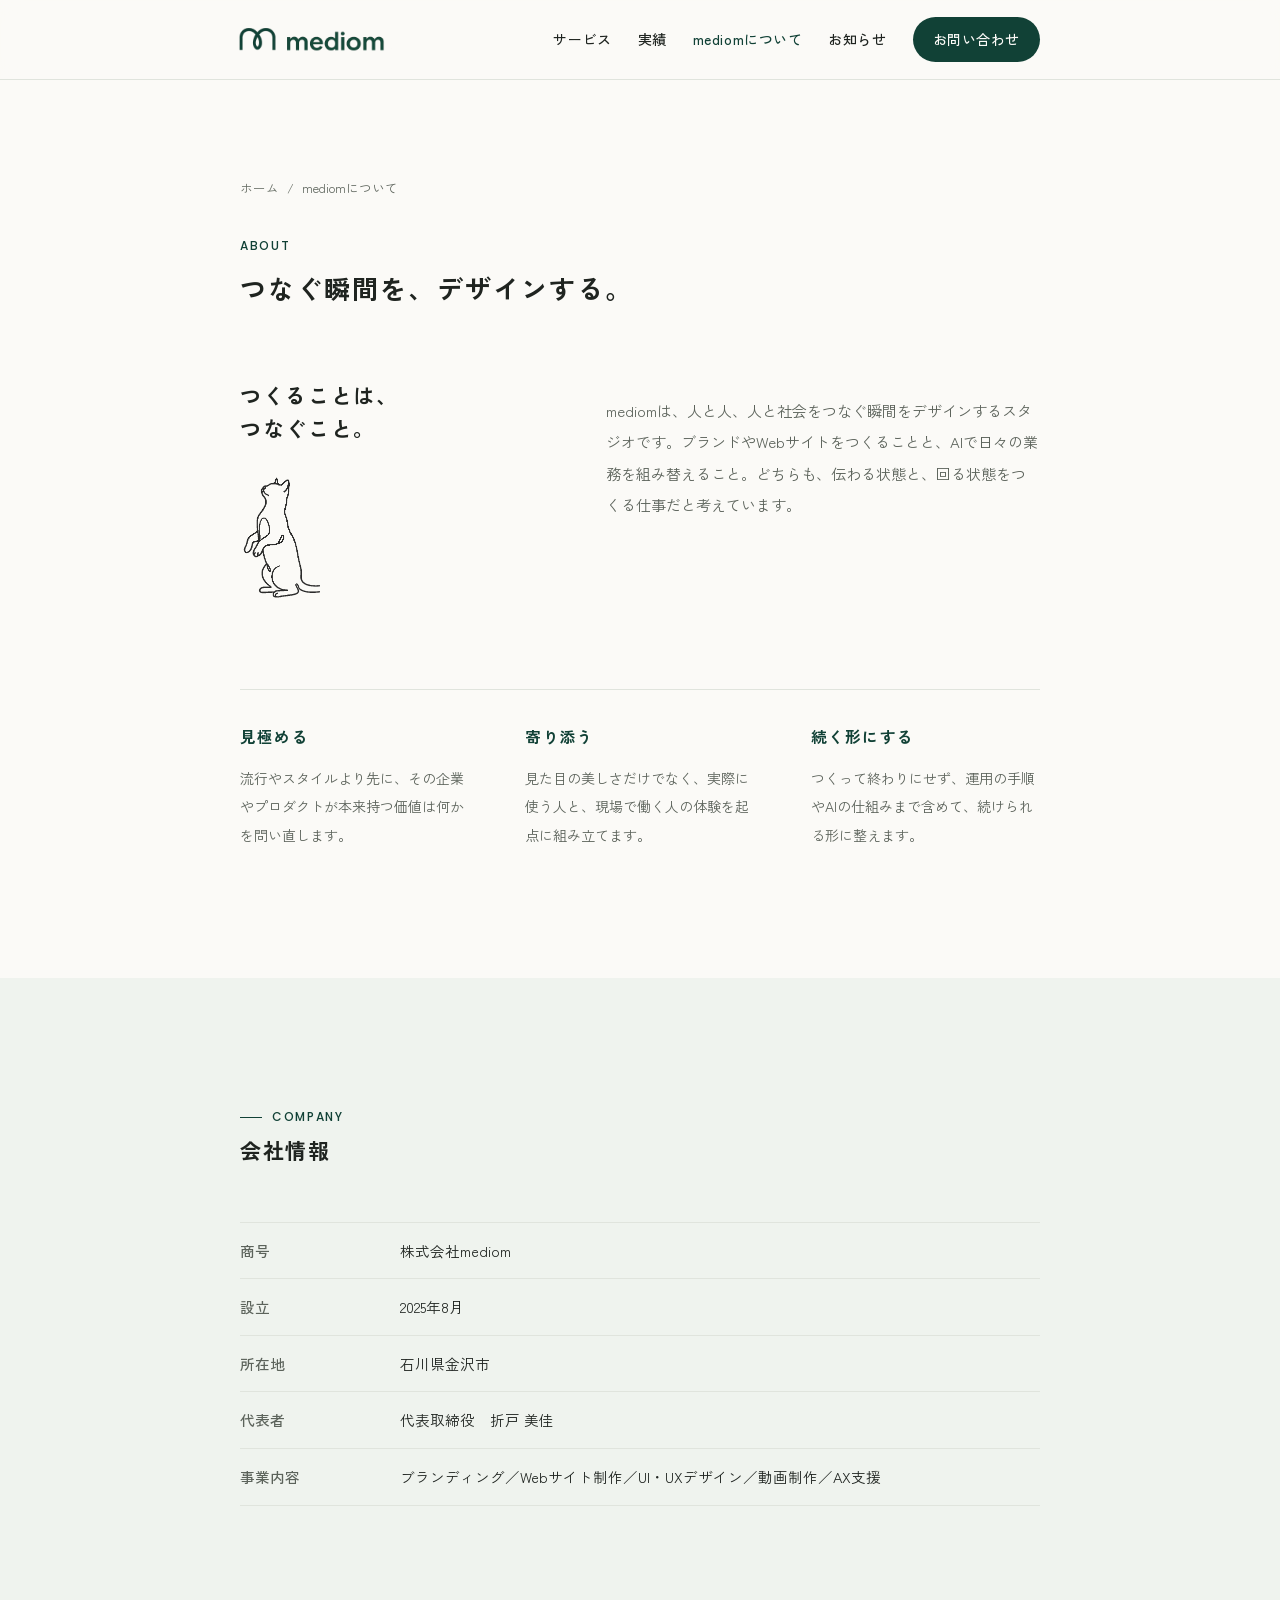
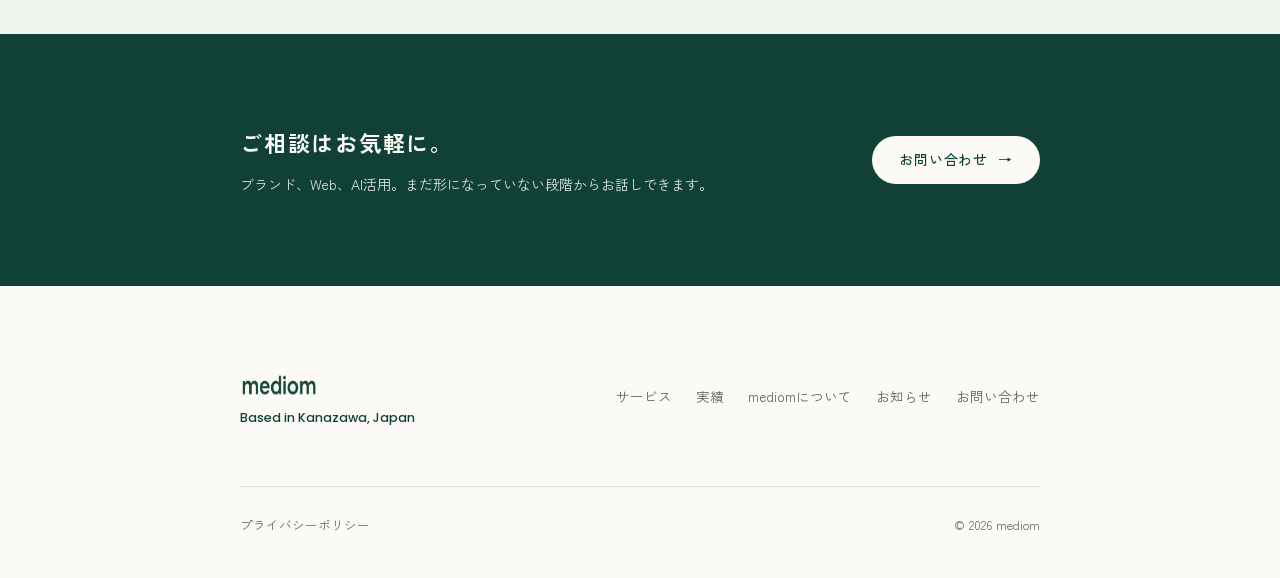
==== about.html @ ac3236a0 "Draw the logo mark on scroll and let the studio cat play at the end - Drop the work images and the l" ====
<!DOCTYPE html>
<html lang="ja">
<head>
<meta charset="UTF-8">
<meta name="viewport" content="width=device-width, initial-scale=1.0, viewport-fit=cover">
<title>会社概要 | mediom</title>
<meta name="description" content="mediomは、人と人、人と社会をつなぐ瞬間をデザインするスタジオです。大事にしていることと会社情報をご紹介します。">
<link rel="canonical" href="https://www.mediom.biz/about">
<link rel="icon" href="/favicon.svg" type="image/svg+xml">
<link rel="alternate icon" href="/favicon.png">
<link rel="apple-touch-icon" href="/favicon.png">
<meta property="og:type" content="website">
<meta property="og:site_name" content="mediom">
<meta property="og:title" content="会社概要 | mediom">
<meta property="og:description" content="mediomは、人と人、人と社会をつなぐ瞬間をデザインするスタジオです。大事にしていることと会社情報をご紹介します。">
<meta property="og:url" content="https://www.mediom.biz/about">
<meta property="og:image" content="https://www.mediom.biz/images/og-default.png">
<meta property="og:locale" content="ja_JP">
<meta name="twitter:card" content="summary_large_image">
<meta name="twitter:title" content="会社概要 | mediom">
<meta name="twitter:description" content="mediomは、人と人、人と社会をつなぐ瞬間をデザインするスタジオです。大事にしていることと会社情報をご紹介します。">
<meta name="twitter:image" content="https://www.mediom.biz/images/og-default.png">
<link rel="preconnect" href="https://fonts.googleapis.com">
<link rel="preconnect" href="https://fonts.gstatic.com" crossorigin>
<link rel="stylesheet" href="https://fonts.googleapis.com/css2?family=Poppins:wght@400;500&family=Zen+Kaku+Gothic+New:wght@400;500;700&display=swap">
<link rel="stylesheet" href="/css/style.css?v=20261010c">
</head>
<body>
<div class="site-loader" aria-hidden="true">
  <div class="loader-logo"><img class="loader-mark" src="/images/logo-mark.png" alt=""><img class="loader-word" src="/images/logo-wordmark.png" alt=""></div>
  <div class="loader-track"><img class="loader-cat" src="/images/cats/cat-walking.png" alt=""></div>
</div>
<a href="#main" class="skip-link">本文へスキップ</a>

<header class="site-header">
  <div class="container">
    <a href="/" class="logo"><img class="logo-mark" src="/images/logo-mark.png" alt="" width="400" height="205"><img class="logo-word" src="/images/logo-wordmark.png" alt="mediom" width="700" height="112"></a>
    <nav class="main-nav" aria-label="グローバルナビゲーション"><a href="/service">サービス</a><a href="/works">実績</a><a href="/about" aria-current="page">mediomについて</a><a href="/news">お知らせ</a><a href="/contact" class="cta">お問い合わせ</a></nav>
    <button class="nav-toggle" type="button" aria-label="メニューを開く" aria-expanded="false" aria-controls="mobile-nav"><i></i><i></i></button>
    <nav class="mobile-nav" id="mobile-nav" aria-label="メニュー" hidden><a href="/service">サービス</a><a href="/works">実績</a><a href="/about" aria-current="page">mediomについて</a><a href="/news">お知らせ</a><a href="/contact" class="cta">お問い合わせ</a></nav>
  </div>
</header>

<main id="main">
<section class="page-head">
  <div class="container">
    <nav class="crumbs" aria-label="パンくずリスト"><a href="/">ホーム</a><span aria-hidden="true">/</span><span aria-current="page">mediomについて</span></nav>
    <span class="eyebrow">About</span>
    <h1>つなぐ瞬間を、デザインする。</h1>
  </div>
</section>

<section class="section" style="padding-top:8px">
  <div class="container">
    <div class="about-top">
      <div>
        <h2 class="motto">つくることは、<br>つなぐこと。</h2>
        <img class="about-mascot" src="/images/cats/cat-sitting-up.png" alt="mediomの看板猫" width="317" height="505" loading="lazy">
      </div>
      <p class="lead">mediomは、人と人、人と社会をつなぐ瞬間をデザインするスタジオです。ブランドやWebサイトをつくることと、AIで日々の業務を組み替えること。どちらも、伝わる状態と、回る状態をつくる仕事だと考えています。</p>
    </div>
    <div class="cols">
      <div><h3>見極める</h3><p>流行やスタイルより先に、その企業やプロダクトが本来持つ価値は何かを問い直します。</p></div>
      <div><h3>寄り添う</h3><p>見た目の美しさだけでなく、実際に使う人と、現場で働く人の体験を起点に組み立てます。</p></div>
      <div><h3>続く形にする</h3><p>つくって終わりにせず、運用の手順やAIの仕組みまで含めて、続けられる形に整えます。</p></div>
    </div>
  </div>
</section>

<section class="section mist">
  <div class="container">
    <div class="sechead"><div class="hd"><span class="eyebrow">Company</span><h2>会社情報</h2></div></div>
    <table class="info-table">
      <tr><th>商号</th><td>株式会社mediom</td></tr>
      <tr><th>設立</th><td>2025年8月</td></tr>
      <tr><th>所在地</th><td>石川県金沢市</td></tr>
      <tr><th>代表者</th><td>代表取締役　折戸 美佳</td></tr>
      <tr><th>事業内容</th><td>ブランディング／Webサイト制作／UI・UXデザイン／動画制作／AX支援</td></tr>
    </table>
  </div>
</section>

<section class="cta-band">
  <div class="container">
    <div><h2 class="big">ご相談はお気軽に。</h2><p class="jp">ブランド、Web、AI活用。まだ形になっていない段階からお話しできます。</p></div>
    <a href="/contact" class="btn">お問い合わせ <span aria-hidden="true">→</span></a>
  </div>
</section>

</main>

<footer class="site-footer">
  <div class="container">
    <div class="foot-top">
      <div class="geo">
        <a href="/" class="foot-logo"><img src="/images/logo-wordmark.png" alt="mediom" width="700" height="112"></a>
        <span class="place">Based in Kanazawa, Japan</span>
      </div>
      <nav class="foot-nav" aria-label="フッターナビゲーション"><a href="/service">サービス</a><a href="/works">実績</a><a href="/about">mediomについて</a><a href="/news">お知らせ</a><a href="/contact">お問い合わせ</a></nav>
    </div>
    <div class="foot-bottom">
      <a href="/privacy-policy">プライバシーポリシー</a>
      <span>© 2026 mediom</span>
    </div>
  </div>
</footer>
<script src="/js/main.js?v=20261010c"></script>
</body>
</html>
---- css/style.css ----
/* ==========================================================================
   mediom — base styles
   Logo green, near-white paper, left-aligned grid. Japanese headings lead;
   English labels sit small above them.
   ========================================================================== */

:root{
  --paper:#fbfaf7;
  --mist:#eff3ee;
  --ink:#1f2420;
  --ink-soft:#5c635b;
  --ink-faint:#656c63; /* 4.8:1 on mist, AA for small text */
  --line:#e0e4dd;
  --green:#114136;
  --green-wash:#dbe6df;
  --leaf:#b08a45;
  --jp:'Zen Kaku Gothic New','Hiragino Sans','Noto Sans JP',sans-serif;
  --en:'Poppins','Helvetica Neue',Arial,sans-serif;
  --max:880px;
  --gutter:clamp(20px,5vw,40px);
  /* spacing scale (8px base); the last three grow with the viewport */
  --s1:4px;--s2:8px;--s3:12px;--s4:16px;--s5:24px;--s6:32px;
  --s7:clamp(40px,5vw,56px);
  --s8:clamp(56px,7vw,88px);
  --s9:clamp(80px,10vw,136px);
}

*,*::before,*::after{box-sizing:border-box}
html{scroll-behavior:smooth;scroll-padding-top:80px}
body{
  margin:0;
  background:var(--paper);
  color:var(--ink);
  font-family:var(--jp);
  font-size:15px;
  line-height:1.9;
  font-feature-settings:"palt";
  -webkit-font-smoothing:antialiased;
}
[hidden]{display:none!important}
img{max-width:100%;display:block}
a{color:inherit;text-decoration:none}
h1,h2,h3,h4{margin:0;font-weight:700;text-wrap:balance}
/* break Japanese at phrase boundaries where supported */
h1,h2,h3,.hero .lead,.cta-band .jp,.pillar p{word-break:auto-phrase}
p{margin:0}
:focus-visible{outline:2px solid var(--green);outline-offset:2px}
a,button{transition:color .2s ease,background-color .2s ease,border-color .2s ease,opacity .2s ease,transform .2s ease}
@media(prefers-reduced-motion:reduce){html{scroll-behavior:auto}*{transition:none!important}}

/* inline icons (SVG instead of glyphs, which iOS may render as emoji) */
.ic{width:1em;height:1em;flex:none;vertical-align:-.125em}
.ic path{fill:none;stroke:currentColor;stroke-width:1.6;stroke-linecap:round;stroke-linejoin:round}
.play .ic path,.demo-btn .ic path{fill:currentColor;stroke:none}

/* buttons */
.btn{display:inline-flex;align-items:center;justify-content:center;gap:10px;min-height:48px;padding:0 26px;border-radius:99px;font-size:14px;font-weight:500;letter-spacing:.06em;border:1px solid transparent;cursor:pointer}
.btn-primary{background:var(--green);color:var(--paper)}
.btn-primary:hover{background:#0b2e26}
.btn-ghost{color:var(--green);border-color:var(--green)}
.btn-ghost:hover{background:var(--green-wash)}
.btn span{transition:transform .2s ease}
.btn:hover span{transform:translateX(3px)}

.container{max-width:var(--max);margin:0 auto;padding-inline:var(--gutter)}
.eyebrow{font-family:var(--en);font-weight:500;font-size:12px;letter-spacing:.14em;text-transform:uppercase;color:var(--green)}
.meta-en{font-family:var(--en);font-size:12px;letter-spacing:.04em;color:var(--ink-faint)}

.skip-link{position:absolute;left:-9999px;top:0;z-index:100;background:var(--green);color:var(--paper);padding:10px 18px;border-radius:0 0 8px 0;font-size:12px}
.skip-link:focus{left:0}

/* ---------- header ---------- */
.site-header{
  position:sticky;top:env(safe-area-inset-top,0px);z-index:40;
  background:rgba(251,250,247,.9);backdrop-filter:blur(10px);-webkit-backdrop-filter:blur(10px);
  border-bottom:1px solid var(--line);
}
.site-header .container{display:flex;align-items:center;justify-content:space-between;gap:20px;padding-block:16px;position:relative}
.logo{display:flex;align-items:flex-end;gap:12px}
/* logo-mark.png and logo-wordmark.png carry empty space around the artwork;
   negative margins crop it so the arches and the word sit on one baseline */
.logo .logo-mark{height:40px;width:auto;margin:-17px -20px -1px -23px}
.logo .logo-word{height:22px;width:auto;margin:0 -23px -2px -18px}
.main-nav{display:flex;align-items:center;gap:6px;font-size:14px;font-weight:500;letter-spacing:.04em;color:var(--ink)}
.main-nav a{padding:10px 10px}
.main-nav a:hover,.main-nav a[aria-current="page"]{color:var(--green)}
.main-nav .cta{color:var(--paper);background:var(--green);border-radius:99px;padding:9px 20px;margin-left:10px}
.main-nav .cta:hover{color:var(--paper);background:#0b2e26}
.nav-toggle{display:none;width:44px;height:44px;border:1px solid var(--line);border-radius:50%;background:var(--paper);cursor:pointer;
  flex-direction:column;align-items:center;justify-content:center;gap:5px;padding:0}
.nav-toggle i{display:block;width:16px;height:1.5px;background:var(--green);transition:transform .2s}
.nav-toggle[aria-expanded="true"] i:first-child{transform:translateY(3.25px) rotate(45deg)}
.nav-toggle[aria-expanded="true"] i:last-child{transform:translateY(-3.25px) rotate(-45deg)}
.mobile-nav{position:absolute;left:0;right:0;top:100%;background:var(--paper);border-bottom:1px solid var(--line);
  display:flex;flex-direction:column;padding:8px 22px 20px;font-size:16px;font-weight:500}
.mobile-nav[hidden]{display:none}
.mobile-nav a{padding-block:12px;border-bottom:1px solid var(--line)}
.mobile-nav a[aria-current="page"]{color:var(--green)}
.mobile-nav .cta{border:0;margin-top:14px;text-align:center;font-family:var(--jp);font-size:14px;color:var(--paper);background:var(--green);border-radius:99px}

/* ---------- hero ---------- */
/* a full-bleed field of the logo green with paper-coloured type. The section is
   taller than the screen and its inner panel sticks, so while it is pinned the
   scroll progress (--p, 0→1, set by main.js) slides the flow layer sideways. */
.hero{--hdr:82px;--p:0;position:relative;height:260svh;background:var(--green);color:var(--paper)}
.hero-pin{position:sticky;top:var(--hdr);height:calc(100svh - var(--hdr));overflow:clip}
.hero .container{position:relative;z-index:2;height:100%;display:flex;flex-direction:column;justify-content:center;gap:var(--s4);padding-block:var(--s7) var(--s6)}
.hero .eyebrow{color:#9fc2b2}
.hero h1{font-size:clamp(36px,5.6vw,76px);letter-spacing:.04em;line-height:1.35;margin-top:var(--s2);text-shadow:0 2px 24px rgba(10,40,33,.45)}
.hero .lead{font-size:16px;color:rgba(251,250,247,.86);max-width:34em;margin-top:var(--s3);text-shadow:0 1px 12px rgba(10,40,33,.6)}
.hero-actions{display:flex;flex-wrap:wrap;gap:var(--s3);margin-top:var(--s5)}
.hero .btn-primary{background:var(--paper);color:var(--green)}
.hero .btn-primary:hover{background:#fff}
.hero .btn-ghost{color:var(--paper);border-color:rgba(251,250,247,.55);background:rgba(17,65,54,.35)}
.hero .btn-ghost:hover{background:rgba(251,250,247,.12)}
.hero :focus-visible{outline-color:var(--paper)}
.hero-foot{display:flex;justify-content:space-between;gap:var(--s2) var(--s5);flex-wrap:wrap;margin-top:auto;padding-top:var(--s4);border-top:1px solid rgba(251,250,247,.2);font-family:var(--en);font-size:12.5px;color:rgba(251,250,247,.68)}
.hero-actions + .hero-foot{margin-top:clamp(40px,8vh,96px)}

/* the mark: both feet show from the start, the strokes grow with --p and meet at the leaf tip */
.hero-flow{position:absolute;inset:0;z-index:1;pointer-events:none}
.hf-mark{position:absolute;right:-4vw;bottom:-6%;width:min(70vw,980px);height:auto;fill:none;stroke:#1d5446;stroke-width:15;stroke-linecap:round}
.hf-mark path{stroke-dasharray:1 1;stroke-dashoffset:calc(1 - min(1, .14 + var(--p) * 1.35))}

/* the cat: four line-drawn poses (images/cats) painted in paper colour through a mask,
   all at one scale (--k) and standing on the same ground line */
.hero-cat{--k:.32;position:absolute;bottom:0;right:calc(min(70vw,980px) * .11 - 4vw + 18px);width:200px;height:170px;
  opacity:0;translate:45vw 0;transition:opacity .4s ease,translate 0s linear .4s}
.hero-cat i{position:absolute;bottom:0;left:50%;background:var(--paper);opacity:0;
  -webkit-mask:var(--src) center bottom/contain no-repeat;mask:var(--src) center bottom/contain no-repeat;
  width:calc(var(--w) * var(--k));height:calc(var(--h) * var(--k));translate:-50% 0}
.c-walk{--src:url(/images/cats/cat-walking.png);--w:595px;--h:458px;scale:-1 1}
.c-up{--src:url(/images/cats/cat-sitting-up.png);--w:317px;--h:505px;scale:-1 1}
.c-stretch{--src:url(/images/cats/cat-stretching.png);--w:397px;--h:442px}
.c-sit{--src:url(/images/cats/cat-sitting-down.png);--w:361px;--h:381px;clip-path:inset(0 0 0 9%)} /* the source has a stray stroke at its left edge */
/* walking in from the right edge */
.hero-cat.is-on{opacity:1;translate:0 0;transition:opacity .3s ease,translate 2.4s linear}
.hero-cat.is-on .c-walk{opacity:1;animation:catStep .42s ease-in-out infinite}
@keyframes catStep{0%,100%{translate:-50% 0}50%{translate:-50% -3px}}
/* then playing: up on its hind legs to bat at the leaf, a long stretch, a sit and groom */
.hero-cat.is-playing .c-walk{opacity:0;animation:none}
.hero-cat.is-playing .c-up{animation:poseUp 9s infinite}
.hero-cat.is-playing .c-stretch{animation:poseStretch 9s infinite}
.hero-cat.is-playing .c-sit{animation:poseSit 9s infinite}
@keyframes poseUp{0%{opacity:1;translate:-50% 0}8%{translate:-50% -8px}14%{translate:-50% 0}20%{translate:-50% -6px}26%{translate:-50% 0}33%{opacity:1}33.1%,100%{opacity:0}}
@keyframes poseStretch{0%,33%{opacity:0}33.1%,55%{opacity:1}55.1%,100%{opacity:0}}
@keyframes poseSit{0%,55%{opacity:0}55.1%,100%{opacity:1}}
@media(prefers-reduced-motion:reduce){.hero{height:auto}.hero-pin{position:relative;top:0;height:calc(100svh - var(--hdr))}.hero-cat{display:none}}

/* ---------- sections ---------- */
.section{padding-block:var(--s9)}
.section.mist{background:var(--mist)}
.sechead{display:flex;align-items:flex-end;justify-content:space-between;gap:var(--s4);margin-bottom:var(--s7)}
.sechead .hd{display:flex;flex-direction:column;gap:var(--s2)}
.sechead h2{font-size:21px;letter-spacing:.08em;line-height:1.4}
.more{font-family:var(--jp);font-size:13.5px;color:var(--green);text-decoration:underline;text-underline-offset:6px;text-decoration-thickness:1px;padding-block:10px;white-space:nowrap}
.more:hover{text-decoration-thickness:2px}

/* ---------- works (alternating rows) ---------- */
/* every case reads top to bottom: description first, then the mock */
.wk{display:grid;grid-template-columns:1fr;gap:var(--s7);padding-block:var(--s8);border-top:1px solid var(--line)}
.sechead + .wk,.filters + .wk,.wk:first-child{border-top:0;padding-top:0}
.wk:last-child{padding-bottom:0}
.wk .meta{order:-1}
.wk[hidden]{display:none}
.media-col{display:flex;flex-direction:column;align-items:center;gap:var(--s5);width:100%;min-width:0}
.media-col > *:first-child{max-width:680px;width:100%}
.meta{display:flex;flex-direction:column;gap:var(--s1);min-width:0}
.meta h3{margin-bottom:var(--s1)}
.meta h3{font-family:var(--en);font-weight:500;font-size:20px;color:var(--green);line-height:1.3;overflow-wrap:anywhere}
.meta .cl{font-size:14px}
.meta .desc{margin-top:var(--s3);font-size:14px;max-width:38em;line-height:2;color:var(--ink-soft)}
.meta .tags{display:flex;flex-wrap:wrap;gap:var(--s2);margin-top:var(--s4)}
.tag{font-size:12px;color:var(--ink-soft);border:1px solid var(--line);background:var(--paper);border-radius:99px;padding:2px 12px;line-height:1.8}
.section.mist .tag{background:var(--paper)}
.meta .note{margin-top:var(--s3);font-size:12.5px;color:var(--ink-faint)}
.visit{display:inline-flex;align-items:center;gap:var(--s1);margin-top:var(--s2);padding-block:10px;font-size:14px;color:var(--green);text-decoration:underline;text-underline-offset:6px;text-decoration-thickness:1px;align-self:flex-start}
.visit:hover{text-decoration-thickness:2px}
.ax-metric{display:flex;flex-direction:column;gap:2px;margin-top:var(--s4);padding:var(--s3) var(--s4);background:var(--paper);border:1px solid var(--line);border-radius:6px;align-self:flex-start}
.ax-metric span{font-size:12px;color:var(--ink-faint)}
.ax-metric b{font-family:var(--en);font-weight:500;font-size:20px;color:var(--green);font-variant-numeric:tabular-nums}
.ax-metric b i{font-style:normal;color:var(--ink-faint);margin-inline:4px}

/* video thumbnail */
.video-thumb{position:relative;display:flex;align-items:flex-end;aspect-ratio:16/10;border-radius:6px;overflow:hidden;background:var(--mist)}
.video-thumb img{position:absolute;inset:0;width:100%;height:100%;object-fit:cover;object-position:45% 50%}
.video-thumb .play{position:relative;margin:16px;width:48px;height:48px;border-radius:50%;background:rgba(251,250,247,.92);display:flex;align-items:center;justify-content:center;color:var(--green);font-size:18px;padding-left:2px;box-shadow:0 8px 24px rgba(0,0,0,.2);transition:transform .2s ease}
.video-thumb:hover .play{transform:scale(1.06)}

/* device mock: laptop + phone */
.devices{position:relative;aspect-ratio:16/10.4;width:100%;min-width:0;isolation:isolate}
.devices.solo{aspect-ratio:16/10.2}
.laptop{position:absolute;left:3%;top:0;width:80%}
.devices.solo .laptop{left:6%;width:88%}
.laptop .lid{position:relative;background:#0d0f0e;border-radius:3.4% 3.4% 0 0 / 5.4% 5.4% 0 0;padding:2.1% 2.1% 2.5%;box-shadow:inset 0 0 0 1px #2e332f,0 0 0 1px #c3c8c0}
.laptop .cam{position:absolute;top:.8%;left:50%;width:.6%;aspect-ratio:1;border-radius:50%;background:#2a302c;transform:translateX(-50%)}
.laptop .lid img{display:block;width:100%;height:auto;aspect-ratio:16/10;object-fit:cover;object-position:top;border-radius:.4%}
.laptop .base{position:relative;aspect-ratio:100/2.4;margin:0 -7%;border-radius:0 0 50% 50% / 0 0 100% 100%;background:linear-gradient(180deg,#f3f4f1 0%,#dadfd7 40%,#b3b9b1 100%);box-shadow:inset 0 1px 0 rgba(255,255,255,.8)}
.laptop .lip{position:absolute;top:0;left:50%;width:13%;height:45%;transform:translateX(-50%);border-radius:0 0 6px 6px;background:linear-gradient(#bfc4bc,#d6dad3)}
.laptop::after{content:"";position:absolute;z-index:-1;left:-6%;right:-6%;bottom:-5%;height:7%;background:radial-gradient(50% 50% at 50% 50%,rgba(20,30,24,.22),rgba(20,30,24,0))}
.phone{position:absolute;right:2%;bottom:1%;width:20%;background:#0d0f0e;padding:.85%;border-radius:15.5% / 7.2%;box-shadow:0 0 0 1px #9ea59c,0 0 0 2px #e4e7e2,0 24px 40px -10px rgba(20,30,24,.38)}
.phone .island{position:absolute;z-index:1;top:3.4%;left:50%;width:28%;height:2.4%;border-radius:99px;background:#0d0f0e;transform:translateX(-50%)}
.phone img{display:block;width:100%;height:auto;aspect-ratio:390/844;object-fit:cover;object-position:top;border-radius:12.5% / 5.8%}

/* live samples */
.demo-btn{display:inline-flex;align-items:center;gap:8px;min-height:44px;font-family:var(--jp);font-size:13.5px;color:var(--green);background:var(--paper);border:1px solid var(--line);border-radius:99px;padding:0 20px;cursor:pointer}
.demo-btn:hover{border-color:var(--green)}
.demo-btn[disabled]{opacity:.55;cursor:default}
.demo-fit{position:relative;width:100%;aspect-ratio:16/10;overflow:hidden;border-radius:.4%;background:#f1ece4}
.demo-office{position:absolute;left:0;top:0;width:640px;height:400px;transform-origin:0 0;font-family:var(--jp);color:#1f1b17;background:#f1ece4;font-size:11px;line-height:1.5}
.do-head{background:#233a5a;color:#f6f1e8;padding:12px 18px 10px;border-bottom:1px solid #a9803f;
  background-image:linear-gradient(rgba(246,241,232,.07) 1px,transparent 1px),linear-gradient(90deg,rgba(246,241,232,.07) 1px,transparent 1px);background-size:16px 16px}
.do-brand{display:flex;align-items:baseline;gap:10px}
.do-brand b{font-size:17px;letter-spacing:.06em}
.do-brand span{font-size:10px;opacity:.75}
.do-roll{display:flex;gap:14px;margin-top:8px}
.do-av{display:flex;flex-direction:column;align-items:center;gap:2px;font-size:9px}
.do-av em{font-style:normal;opacity:.8}
.do-av i,.do-who i{display:grid;place-items:center;width:24px;height:24px;border-radius:7px;background:#3c5a83;color:#f6f1e8;font-style:normal;font-size:11px;font-weight:700}
.do-av:nth-child(1) i{background:#a9803f}
.do-av.busy i{box-shadow:0 0 0 2px #a9803f}
.do-body{padding:10px 18px;display:flex;flex-direction:column;gap:8px}
.do-req{display:flex;gap:10px;align-items:baseline;background:#fbf8f3;border:1px solid #ddd4c7;border-left:3px solid #a9803f;border-radius:6px;padding:7px 10px}
.do-req span{font-size:9.5px;color:#a9803f;font-weight:700;letter-spacing:.1em}
.do-req b{font-size:12px}
.do-ph{display:grid;grid-template-columns:repeat(6,1fr);margin:0;padding:0;list-style:none}
.do-ph li{border-top:3px solid #ddd4c7;padding-top:3px;font-size:9.5px;color:#6b6359;transition:border-color .3s,color .3s}
.do-ph li.past{border-top-color:#4c6b47;color:#1f1b17}
.do-ph li.now{border-top-color:#a9803f;color:#1f1b17;font-weight:700}
.do-floor{display:grid;grid-template-columns:1fr 132px;gap:10px}
.do-desks{display:grid;grid-template-columns:repeat(3,1fr);gap:7px}
.do-desk{background:#fbf8f3;border:1px solid #ddd4c7;border-radius:6px;padding:6px 7px;display:flex;flex-direction:column;gap:5px;transition:border-color .3s,box-shadow .3s}
.do-desk.on{border-color:#2f5d8f;box-shadow:0 0 0 2px rgba(47,93,143,.15)}
.do-who{display:flex;align-items:center;gap:6px;font-size:10.5px;font-weight:700}
.do-who i{width:20px;height:20px;font-size:10px;border-radius:6px}
.do-lamp{margin-left:auto;font-size:8.5px;font-weight:500;color:#6b6359;border:1px solid currentColor;border-radius:99px;padding:0 6px}
.do-desk.on .do-lamp{color:#2f5d8f}
.do-desk.done .do-lamp{color:#4c6b47}
.do-paper{height:40px;overflow:hidden;font-family:ui-monospace,Menlo,monospace;font-size:8.5px;line-height:1.55;background:#f1ece4;border:1px dashed #ddd4c7;border-radius:4px;padding:3px 5px;white-space:pre-wrap}
.do-side{display:flex;flex-direction:column;gap:8px}
.do-seals{display:flex;justify-content:space-between;background:#fbf8f3;border:1px solid #ddd4c7;border-radius:6px;padding:8px 10px}
.do-seals span{display:grid;place-items:center;width:30px;height:30px;border-radius:50%;border:2px solid #b04a3c;color:#b04a3c;font-weight:700;font-size:13px;transform:rotate(-8deg);opacity:.35;transition:all .25s}
.do-seals span.on{opacity:1;background:#b04a3c;color:#fbf8f3;transform:rotate(-8deg) scale(1.08)}
.do-memo{background:#fbf8f3;border:1px solid #ddd4c7;border-left:3px solid #4c6b47;border-radius:6px;padding:7px 9px;opacity:.35;transition:opacity .4s}
.do-memo.on{opacity:1}
.do-memo span{font-size:9.5px;font-weight:700;color:#4c6b47;letter-spacing:.08em}
.do-memo p{margin:3px 0 0;font-size:9.5px;line-height:1.6}


/* ---------- about ---------- */
.about-top{display:grid;grid-template-columns:5fr 7fr;gap:var(--s7);align-items:start}
.motto{margin-top:var(--s2);font-size:21px;letter-spacing:.08em;line-height:1.6}
.about-top .lead{font-size:15px;line-height:2.1;color:var(--ink-soft);max-width:36em;padding-top:var(--s5)}
.cols{display:grid;grid-template-columns:repeat(3,1fr);gap:var(--s6) var(--s7);margin-top:var(--s8);padding-top:var(--s6);border-top:1px solid var(--line)}
.cols h3{font-size:15.5px;letter-spacing:.08em;color:var(--green);margin-bottom:var(--s3)}
.cols p{font-size:14px;line-height:2.05;color:var(--ink-soft)}

/* ---------- news ---------- */
.nrow{display:grid;grid-template-columns:100px auto 1fr;gap:var(--s5);align-items:baseline;padding-block:var(--s5);border-bottom:1px solid var(--line);font-size:14.5px}
.nrow:first-child{border-top:1px solid var(--line)}
.nrow .dt{font-family:var(--en);font-size:13px;color:var(--ink-faint);font-variant-numeric:tabular-nums}
.nrow .cat{font-size:12px;color:var(--ink-soft);border:1px solid var(--line);border-radius:99px;padding:0 9px}
.nrow.simple{grid-template-columns:100px 1fr}
.nrow[hidden]{display:none}

/* ---------- contact band ---------- */
.cta-band{background:var(--green);color:var(--paper)}
.cta-band .container{padding-block:var(--s8);display:flex;align-items:center;justify-content:space-between;gap:var(--s6);flex-wrap:wrap}
.cta-band .big{font-size:22px;letter-spacing:.08em}
.cta-band .jp{margin-top:var(--s2);font-size:14px;opacity:.88}
.cta-band .btn{background:var(--paper);color:var(--green)}
.cta-band .btn:hover{background:#fff}

/* ---------- footer ---------- */
.site-footer .container{padding-block:var(--s8) var(--s6);display:flex;flex-direction:column;gap:var(--s7);font-size:12.5px;color:var(--ink-faint)}
.foot-top{display:flex;justify-content:space-between;align-items:flex-start;gap:var(--s5);flex-wrap:wrap}
.geo{display:flex;flex-direction:column;gap:12px;font-family:var(--en);font-size:12.5px}
.foot-logo{align-self:flex-start}
.foot-logo img{height:22px;width:auto;margin:0 -23px -2px -11px}
.geo .place{color:var(--green);font-weight:500}
.foot-nav{display:flex;flex-wrap:wrap;gap:0 24px;font-size:13.5px;color:var(--ink-soft)}
.foot-nav a{padding-block:10px}
.foot-nav a:hover,.foot-bottom a:hover{color:var(--green)}
.foot-bottom{display:flex;justify-content:space-between;align-items:center;gap:var(--s3);flex-wrap:wrap;padding-top:var(--s4);border-top:1px solid var(--line)}
.foot-bottom a{padding-block:10px}

/* ---------- breadcrumbs ---------- */
.crumbs{display:flex;flex-wrap:wrap;align-items:center;gap:var(--s2);margin-bottom:var(--s4);font-size:12.5px;color:var(--ink-faint)}
.crumbs a{padding-block:8px}
.crumbs a:hover{color:var(--green)}
.crumbs [aria-current]{color:var(--ink-soft)}

/* ---------- two pillars: design / AI ---------- */
.pillars{display:grid;grid-template-columns:1fr 1fr;gap:var(--s5)}
.pillar{display:flex;flex-direction:column;gap:var(--s3);background:var(--paper);border:1px solid var(--line);border-radius:12px;padding:clamp(24px,3.5vw,40px)}
.section.mist .pillar{background:#fff}
.pillar h2,.pillar h3{font-size:19px;letter-spacing:.06em;line-height:1.5}
.pillar p{font-size:14px;color:var(--ink-soft);line-height:1.95}
.pillar .btn{align-self:flex-start;margin-top:auto}
.pillar.is-link{transition:border-color .25s ease,box-shadow .35s ease,transform .35s cubic-bezier(.2,.7,.2,1)}
.pillar.is-link:hover{border-color:var(--green);transform:translateY(-4px);box-shadow:0 14px 32px -18px rgba(17,65,54,.35)}
.pillar .go{margin-top:auto;padding-top:var(--s4);font-size:14px;color:var(--green);display:inline-flex;gap:8px}
.pillar.is-link:hover .go span{transform:translateX(3px)}
.pillar .go span{transition:transform .2s ease}
.pillar-list{list-style:none;margin:var(--s3) 0 var(--s5);padding:0;display:flex;flex-direction:column;border-top:1px solid var(--line)}
.pillar-list li{font-size:14px;border-bottom:1px solid var(--line);padding-block:var(--s3)}
.pillar-list a{display:flex;justify-content:space-between;color:var(--ink)}
.pillar-list a::after{content:"↓";color:var(--green)}
.pillar-list a:hover{color:var(--green)}
.svc-detail{display:flex;flex-direction:column}
.svc-detail > div{display:grid;grid-template-columns:200px 1fr;gap:var(--s2) var(--s6);padding-block:var(--s6);border-top:1px solid var(--line)}
.svc-detail > div:last-child{border-bottom:1px solid var(--line)}
.svc-detail h3{grid-row:span 2;font-size:15.5px;font-weight:500;letter-spacing:.04em}
.svc-detail h3 em{display:block;font-style:normal;font-family:var(--en);font-size:12px;color:var(--ink-faint);margin-top:2px}
.svc-detail p{font-size:14px;color:var(--ink-soft);max-width:40em}
.svc-detail .rel{justify-self:start;font-size:13.5px;color:var(--green);text-decoration:underline;text-underline-offset:5px;padding-block:6px}
.about-more{display:inline-block;margin-top:var(--s6)}

/* ---------- lower page heads ---------- */
.page-head .container{padding-block:var(--s8) var(--s7);display:flex;flex-direction:column;gap:var(--s3)}
.page-head h1{font-size:26px;letter-spacing:.08em;line-height:1.4}
.page-head .lead{font-size:15px;color:var(--ink-soft);max-width:40em;line-height:2.1}
.filters{display:flex;flex-wrap:wrap;gap:var(--s2);margin-bottom:var(--s7)}
.chip{min-height:40px;font-family:var(--jp);font-size:13.5px;color:var(--ink-soft);background:var(--paper);border:1px solid var(--line);border-radius:99px;padding:0 18px;cursor:pointer}
.chip:hover{border-color:var(--green);color:var(--green)}
.chip.active,.chip.active:hover{color:var(--paper);background:var(--green);border-color:var(--green)}

/* ---------- service page ---------- */
.steps{display:grid;grid-template-columns:repeat(4,1fr);gap:var(--s6) var(--s5);counter-reset:st}
.steps > div{counter-increment:st;display:flex;flex-direction:column;gap:var(--s2);padding-top:var(--s4);border-top:2px solid var(--green)}
.steps > div::before{content:counter(st,decimal-leading-zero);font-family:var(--en);font-size:13px;color:var(--green);font-variant-numeric:tabular-nums}
.steps b{font-size:15.5px}
.steps p{font-size:14px;line-height:2;color:var(--ink-soft)}

/* ---------- AX page ---------- */
.ax-intro{display:grid;grid-template-columns:5fr 7fr;gap:var(--s7);padding-bottom:var(--s8)}
.ax-intro .big{font-size:21px;letter-spacing:.06em;line-height:1.6}
.ax-intro p{font-size:15px;line-height:2.1;color:var(--ink-soft)}
.ax-sec{padding-block:var(--s8);border-top:1px solid var(--line)}
.ax-sec h2{font-size:18px;letter-spacing:.06em;margin:var(--s2) 0 var(--s6)}
.tl{display:flex;flex-direction:column}
.tl > div{display:grid;grid-template-columns:88px 1fr;gap:var(--s5);padding-block:var(--s4);border-top:1px solid var(--line)}
.tl > div:last-child{border-bottom:1px solid var(--line)}
.tl time{font-family:var(--en);font-size:13px;color:var(--green);font-variant-numeric:tabular-nums}
.tl b{display:block;font-size:15px;font-weight:500;margin-bottom:2px}
.tl span{font-size:14px;color:var(--ink-soft)}
.uses{display:grid;grid-template-columns:repeat(2,1fr);gap:0 var(--s7)}
.uses > div{padding-block:var(--s5);border-bottom:1px solid var(--line);display:flex;flex-direction:column;gap:2px}
.uses b{font-size:15px;font-weight:500}
.uses span{font-size:14px;color:var(--ink-soft)}
.aid{background:var(--green-wash);border-radius:12px;padding:clamp(24px,3.5vw,40px);display:grid;grid-template-columns:1fr auto;gap:var(--s4) var(--s6);align-items:center}
.aid h3{font-size:17px;letter-spacing:.04em}
.aid p{font-size:14px;line-height:2;color:var(--ink-soft);margin-top:6px}
.aid .fig{font-family:var(--en);text-align:right;color:var(--green);line-height:1.3}
.aid .fig strong{display:block;font-size:24px;font-weight:400;font-variant-numeric:tabular-nums}
.aid .fig small{display:block;font-family:var(--jp);font-size:12px;color:var(--ink-soft)}
.src{display:flex;flex-direction:column;gap:var(--s1);margin-top:var(--s5);font-size:12.5px;color:var(--ink-faint);padding-top:8px}
.src a{color:var(--ink-soft);text-decoration:underline;text-underline-offset:3px}

/* ---------- about page ---------- */
.info-table{width:100%;border-collapse:collapse;font-size:14.5px}
.info-table th,.info-table td{text-align:left;padding:14px 0;border-bottom:1px solid var(--line);vertical-align:top}
.info-table tr:first-child th,.info-table tr:first-child td{border-top:1px solid var(--line)}
.info-table th{width:160px;font-weight:500;color:var(--ink-soft)}
.about-mascot{display:block;width:80px;height:auto;margin-top:28px;opacity:.92;animation:catBreathe 4s ease-in-out infinite;transform-origin:bottom center}
@keyframes catBreathe{0%,100%{transform:scale(1)}50%{transform:scale(1.03)}}

/* ---------- long text (privacy) ---------- */
.prose{max-width:760px;display:flex;flex-direction:column;gap:var(--s7)}
.prose h2{font-size:17px;letter-spacing:.04em;margin-bottom:8px}
.prose p{font-size:15px;line-height:2.1;color:var(--ink-soft)}
.prose a{color:var(--green);text-decoration:underline;text-underline-offset:3px}

/* ---------- contact form ---------- */
.form-grid{max-width:720px;display:flex;flex-direction:column;gap:var(--s5)}
.field{display:flex;flex-direction:column;gap:8px}
.field-row{display:grid;grid-template-columns:1fr 1fr;gap:20px}
.field > label,.field .lbl{font-size:14px;font-weight:500}
.req{color:var(--green)}
.field input[type="text"],.field input[type="email"],.field select,.field textarea{
  width:100%;min-height:48px;font:inherit;font-size:16px;color:var(--ink);background:#fff;border:1px solid var(--line);border-radius:6px;padding:11px 12px}
.field textarea{min-height:160px;resize:vertical}
.field input:focus,.field select:focus,.field textarea:focus{outline:none;border-color:var(--green);box-shadow:0 0 0 3px rgba(17,65,54,.12)}
.radio-group{display:flex;flex-wrap:wrap;gap:8px}
.radio-opt{display:inline-flex;align-items:center;gap:8px;min-height:44px;border:1px solid var(--line);border-radius:99px;padding:0 18px;font-size:14px;cursor:pointer;background:var(--paper)}
.radio-opt:hover{border-color:var(--green)}
.radio-opt input{accent-color:var(--green);margin:0}
.radio-opt:has(input:checked){border-color:var(--green);color:var(--green);background:var(--green-wash)}
.radio-opt:has(input:focus-visible){outline:2px solid var(--green);outline-offset:2px}
.checkbox-field{flex-direction:row;flex-wrap:wrap;align-items:center;gap:10px}
.checkbox-field input{accent-color:var(--green);width:20px;height:20px;margin:0}
.checkbox-field label{font-size:14px}
.checkbox-field label a{color:var(--green);text-decoration:underline}
.error-msg{display:none;font-size:13px;color:#a2402f;width:100%}
.has-error .error-msg{display:block}
.has-error input,.has-error textarea{border-color:#a2402f}
.btn-submit{align-self:flex-start;min-height:52px;border:0;background:var(--green);color:var(--paper);border-radius:99px;padding:0 40px;font:inherit;font-size:15px;font-weight:500;letter-spacing:.06em;cursor:pointer}
.btn-submit:hover{background:#0b2e26}
.btn-submit[disabled]{opacity:.6;cursor:progress}
.form-error{font-size:14px;color:#a2402f;background:#fbefec;border-radius:6px;padding:12px 16px}
.form-error a{text-decoration:underline}
.hp{position:absolute;left:-9999px;width:1px;height:1px;opacity:0}
.contact-info a{color:var(--green);text-decoration:underline;text-underline-offset:3px}
.form-note{font-size:12.5px;color:var(--ink-soft);line-height:2}
.contact-info{margin-top:var(--s7);padding-top:var(--s5);border-top:1px solid var(--line);font-size:14px;color:var(--ink-soft)}
.thanks-box:focus{outline:none}
.thanks-box{max-width:720px;background:var(--mist);border-radius:12px;padding:clamp(24px,3.5vw,40px)}
.thanks-box h2{font-size:17px;margin:8px 0}
.thanks-box p{font-size:15px;color:var(--ink-soft)}

/* ---------- intro loader: logo first, a small cat crosses the line ---------- */
.site-loader{position:fixed;inset:0;z-index:200;display:flex;flex-direction:column;align-items:center;justify-content:center;gap:22px;background:var(--paper);transition:opacity .35s ease}
.loader-logo{display:flex;align-items:flex-end;gap:14px}
.loader-logo .loader-mark{height:62px;width:auto;margin:-26px -30px -2px -35px}
.loader-logo .loader-word{height:31px;width:auto;margin:0 -33px -2px -26px}
.loader-track{position:relative;width:132px;height:1px;background:var(--line)}
.loader-track .loader-cat{position:absolute;left:0;bottom:1px;width:30px;height:auto;animation:catTrot .4s ease-in-out infinite,catCross 1.2s ease-in-out infinite;transform-origin:50% 100%}
.site-loader.is-hidden{opacity:0;pointer-events:none}
.site-loader.is-skipped{display:none}
@keyframes catTrot{0%,100%{translate:0 0}50%{translate:0 -2px}}
@keyframes catCross{0%{left:0;opacity:0}12%{opacity:1}88%{opacity:1}100%{left:calc(100% - 30px);opacity:0}}
@media(prefers-reduced-motion:reduce){
  .loader-track .loader-cat,.about-mascot{animation:none!important}
}

/* ---------- scroll reveal (classes added by main.js) ---------- */
.reveal-on [data-reveal]{opacity:0;translate:0 28px;transition:opacity .9s cubic-bezier(.2,.7,.2,1) var(--d,0ms),translate .9s cubic-bezier(.2,.7,.2,1) var(--d,0ms)}
.reveal-on [data-reveal="side"]{translate:32px 0;transition-delay:calc(var(--d,0ms) + 250ms)}
.reveal-on [data-reveal].is-in{opacity:1;translate:0 0}
/* cards keep their hover lift alongside the reveal */
.reveal-on .pillar.is-link[data-reveal]{transition:opacity .9s cubic-bezier(.2,.7,.2,1) var(--d,0ms),translate .9s cubic-bezier(.2,.7,.2,1) var(--d,0ms),border-color .25s ease,box-shadow .35s ease,transform .35s cubic-bezier(.2,.7,.2,1)}
/* a short rule grows in front of each section label */
.sechead .eyebrow{display:inline-flex;align-items:center;gap:10px}
.sechead .eyebrow::before{content:"";width:22px;height:1px;background:currentColor;transform-origin:left;transition:transform .8s cubic-bezier(.2,.7,.2,1) .3s}
.reveal-on .sechead[data-reveal] .eyebrow::before{transform:scaleX(0)}
.reveal-on .sechead.is-in .eyebrow::before{transform:scaleX(1)}

/* ---------- narrow screens ---------- */
@media(max-width:780px){
  .main-nav{display:none}
  .nav-toggle{display:flex}
  .wk,.wk.rev,.about-top,.ax-intro,.aid{grid-template-columns:1fr}
  .hero-actions .btn{flex:1 1 auto}
  .hero{--hdr:77px;height:230svh}
  /* phones: copy sits low, the top of the panel is a lane for the flow */
  .hero .container{justify-content:flex-end;padding-bottom:var(--s5)}
  .hf-mark{width:88vw;right:2vw;bottom:auto;top:1%}
  .hero-cat{--k:.15;width:96px;height:84px;bottom:auto;top:calc(1% + 88vw * .56 - 84px);right:calc(2vw + 88vw * .11 + 4px)}
  .cta-band .btn{width:100%}
  .foot-nav{gap:0 20px}
  .wk{gap:var(--s6)}
  .cols,.uses,.pillars{grid-template-columns:1fr}
  .svc-detail > div{grid-template-columns:1fr}
  .svc-detail h3{grid-row:auto}
  .about-top .lead{padding-top:0}
  .steps{grid-template-columns:1fr 1fr}
  .aid .fig{text-align:left}
  .tl > div{grid-template-columns:72px 1fr;gap:12px}
  .nrow,.nrow.simple{grid-template-columns:1fr;gap:2px}
  .field-row{grid-template-columns:1fr}
  .info-table th{width:110px}
}
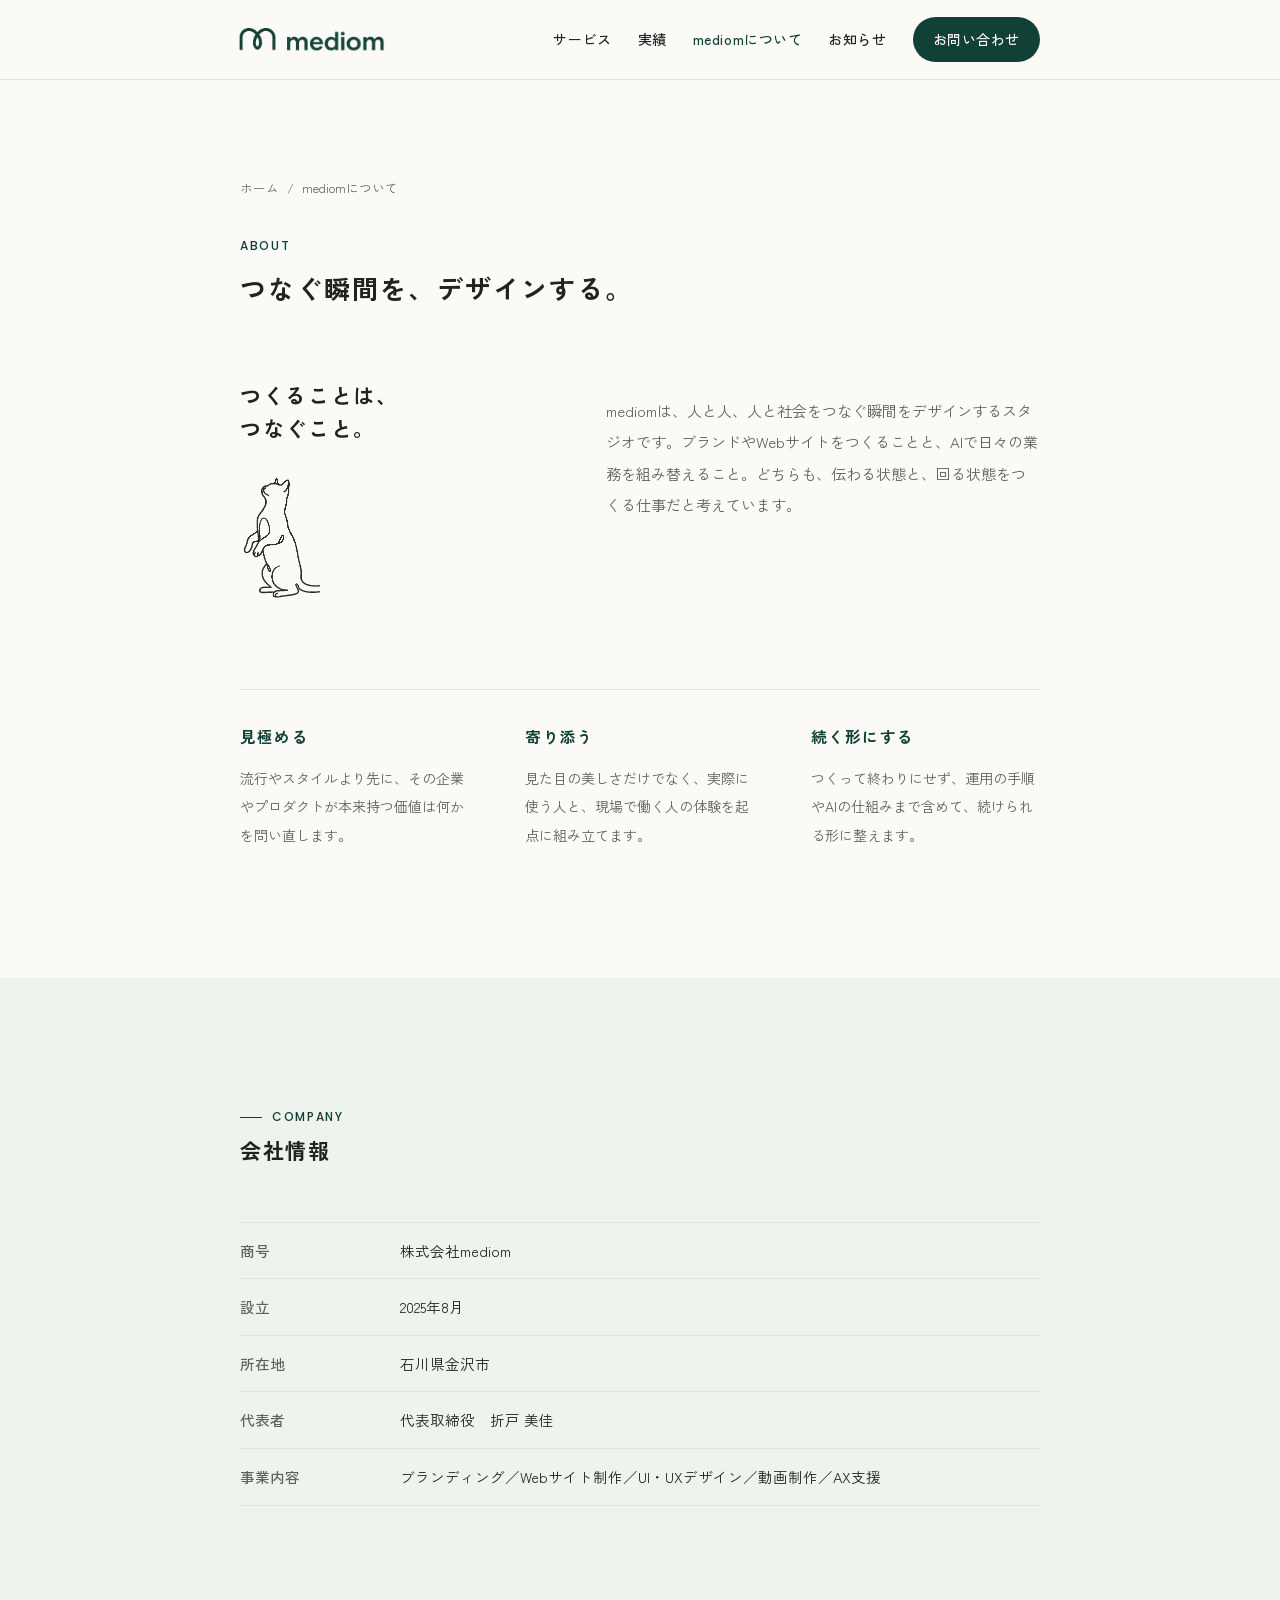
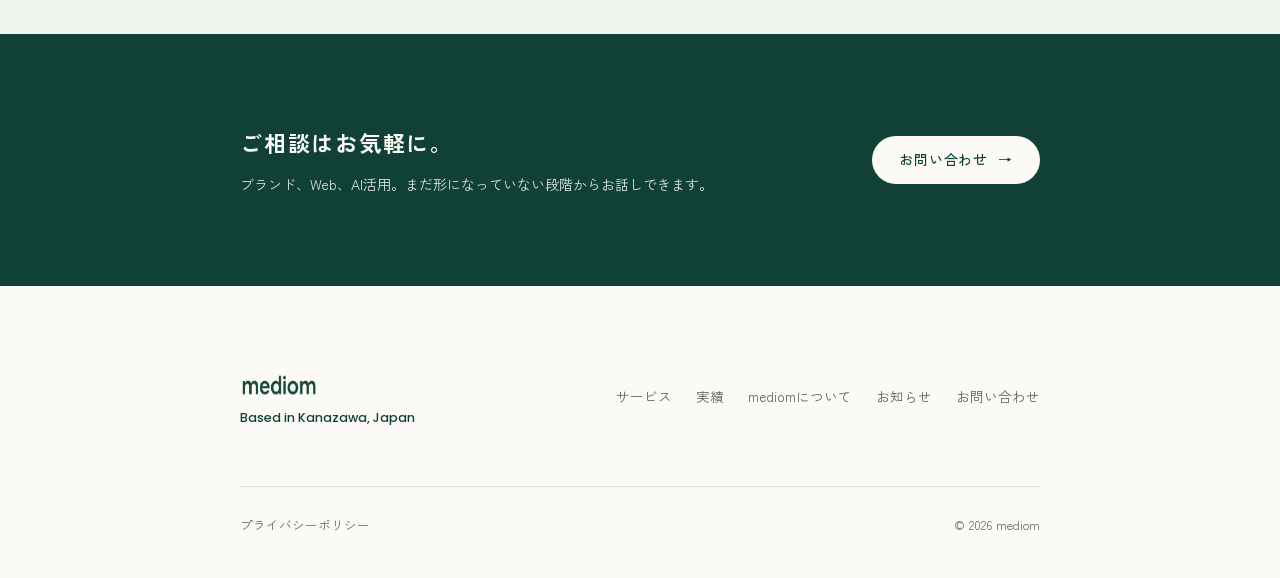
==== commit 285d0378: "Shrink the hero cat and start it from the left end of the rule It fades out as it nears the clip's r" ====
--- a/about.html
+++ b/about.html
@@ -23,7 +23,7 @@
 <link rel="preconnect" href="https://fonts.googleapis.com">
 <link rel="preconnect" href="https://fonts.gstatic.com" crossorigin>
 <link rel="stylesheet" href="https://fonts.googleapis.com/css2?family=Poppins:wght@400;500&family=Zen+Kaku+Gothic+New:wght@400;500;700&display=swap">
-<link rel="stylesheet" href="/css/style.css?v=20261010c">
+<link rel="stylesheet" href="/css/style.css?v=20261010h">
 </head>
 <body>
 <div class="site-loader" aria-hidden="true">
@@ -104,6 +104,6 @@
     </div>
   </div>
 </footer>
-<script src="/js/main.js?v=20261010c"></script>
+<script src="/js/main.js?v=20261010h"></script>
 </body>
 </html>
--- a/css/style.css
+++ b/css/style.css
@@ -102,8 +102,8 @@
 /* a full-bleed field of the logo green with paper-coloured type. The section is
    taller than the screen and its inner panel sticks, so while it is pinned the
    scroll progress (--p, 0→1, set by main.js) slides the flow layer sideways. */
-.hero{--hdr:82px;--p:0;position:relative;height:260svh;background:var(--green);color:var(--paper)}
-.hero-pin{position:sticky;top:var(--hdr);height:calc(100svh - var(--hdr));overflow:clip}
+.hero{--hdr:82px;--p:0;position:relative;height:230svh;background:var(--green);color:var(--paper)}
+.hero-pin{position:sticky;top:var(--hdr);height:calc(100svh - var(--hdr));overflow:clip;background:var(--green)}
 .hero .container{position:relative;z-index:2;height:100%;display:flex;flex-direction:column;justify-content:center;gap:var(--s4);padding-block:var(--s7) var(--s6)}
 .hero .eyebrow{color:#9fc2b2}
 .hero h1{font-size:clamp(36px,5.6vw,76px);letter-spacing:.04em;line-height:1.35;margin-top:var(--s2);text-shadow:0 2px 24px rgba(10,40,33,.45)}
@@ -117,34 +117,19 @@
 .hero-foot{display:flex;justify-content:space-between;gap:var(--s2) var(--s5);flex-wrap:wrap;margin-top:auto;padding-top:var(--s4);border-top:1px solid rgba(251,250,247,.2);font-family:var(--en);font-size:12.5px;color:rgba(251,250,247,.68)}
 .hero-actions + .hero-foot{margin-top:clamp(40px,8vh,96px)}
 
-/* the mark: both feet show from the start, the strokes grow with --p and meet at the leaf tip */
+/* the mark: it travels right to left with --p while its strokes grow from the feet to the leaf tip */
 .hero-flow{position:absolute;inset:0;z-index:1;pointer-events:none}
-.hf-mark{position:absolute;right:-4vw;bottom:-6%;width:min(70vw,980px);height:auto;fill:none;stroke:#1d5446;stroke-width:15;stroke-linecap:round}
+.hf-mark{position:absolute;right:-4vw;bottom:-6%;width:min(70vw,980px);height:auto;fill:none;stroke:#1d5446;stroke-width:15;stroke-linecap:round;
+  translate:calc(34vw - var(--p) * 62vw) 0;will-change:translate}
 .hf-mark path{stroke-dasharray:1 1;stroke-dashoffset:calc(1 - min(1, .14 + var(--p) * 1.35))}
 
-/* the cat: four line-drawn poses (images/cats) painted in paper colour through a mask,
-   all at one scale (--k) and standing on the same ground line */
-.hero-cat{--k:.32;position:absolute;bottom:0;right:calc(min(70vw,980px) * .11 - 4vw + 18px);width:200px;height:170px;
-  opacity:0;translate:45vw 0;transition:opacity .4s ease,translate 0s linear .4s}
-.hero-cat i{position:absolute;bottom:0;left:50%;background:var(--paper);opacity:0;
-  -webkit-mask:var(--src) center bottom/contain no-repeat;mask:var(--src) center bottom/contain no-repeat;
-  width:calc(var(--w) * var(--k));height:calc(var(--h) * var(--k));translate:-50% 0}
-.c-walk{--src:url(/images/cats/cat-walking.png);--w:595px;--h:458px;scale:-1 1}
-.c-up{--src:url(/images/cats/cat-sitting-up.png);--w:317px;--h:505px;scale:-1 1}
-.c-stretch{--src:url(/images/cats/cat-stretching.png);--w:397px;--h:442px}
-.c-sit{--src:url(/images/cats/cat-sitting-down.png);--w:361px;--h:381px;clip-path:inset(0 0 0 9%)} /* the source has a stray stroke at its left edge */
-/* walking in from the right edge */
-.hero-cat.is-on{opacity:1;translate:0 0;transition:opacity .3s ease,translate 2.4s linear}
-.hero-cat.is-on .c-walk{opacity:1;animation:catStep .42s ease-in-out infinite}
-@keyframes catStep{0%,100%{translate:-50% 0}50%{translate:-50% -3px}}
-/* then playing: up on its hind legs to bat at the leaf, a long stretch, a sit and groom */
-.hero-cat.is-playing .c-walk{opacity:0;animation:none}
-.hero-cat.is-playing .c-up{animation:poseUp 9s infinite}
-.hero-cat.is-playing .c-stretch{animation:poseStretch 9s infinite}
-.hero-cat.is-playing .c-sit{animation:poseSit 9s infinite}
-@keyframes poseUp{0%{opacity:1;translate:-50% 0}8%{translate:-50% -8px}14%{translate:-50% 0}20%{translate:-50% -6px}26%{translate:-50% 0}33%{opacity:1}33.1%,100%{opacity:0}}
-@keyframes poseStretch{0%,33%{opacity:0}33.1%,55%{opacity:1}55.1%,100%{opacity:0}}
-@keyframes poseSit{0%,55%{opacity:0}55.1%,100%{opacity:1}}
+/* the cat video: black drops out under screen blending, leaving the paper-white line */
+.hero-cat{position:absolute;z-index:1;left:max(var(--gutter),calc((100% - var(--max)) / 2 + var(--gutter)));bottom:var(--cat-b,64px);
+  width:clamp(190px,18vw,260px);aspect-ratio:732/266;height:auto;
+  /* it starts at the left end of the rule and fades as it nears the clip's right edge */
+  -webkit-mask-image:linear-gradient(90deg,#000 72%,transparent 98%);mask-image:linear-gradient(90deg,#000 72%,transparent 98%);
+  mix-blend-mode:screen;opacity:0;transition:opacity .5s ease;pointer-events:none}
+.hero-cat.is-on{opacity:.94}
 @media(prefers-reduced-motion:reduce){.hero{height:auto}.hero-pin{position:relative;top:0;height:calc(100svh - var(--hdr))}.hero-cat{display:none}}
 
 /* ---------- sections ---------- */
@@ -441,11 +426,11 @@
   .nav-toggle{display:flex}
   .wk,.wk.rev,.about-top,.ax-intro,.aid{grid-template-columns:1fr}
   .hero-actions .btn{flex:1 1 auto}
-  .hero{--hdr:77px;height:230svh}
+  .hero{--hdr:77px;height:210svh}
   /* phones: copy sits low, the top of the panel is a lane for the flow */
   .hero .container{justify-content:flex-end;padding-bottom:var(--s5)}
-  .hf-mark{width:88vw;right:2vw;bottom:auto;top:1%}
-  .hero-cat{--k:.15;width:96px;height:84px;bottom:auto;top:calc(1% + 88vw * .56 - 84px);right:calc(2vw + 88vw * .11 + 4px)}
+  .hero-cat{width:42vw}
+  .hf-mark{width:88vw;right:2vw;bottom:auto;top:1%;translate:calc(60vw - var(--p) * 70vw) 0}
   .cta-band .btn{width:100%}
   .foot-nav{gap:0 20px}
   .wk{gap:var(--s6)}
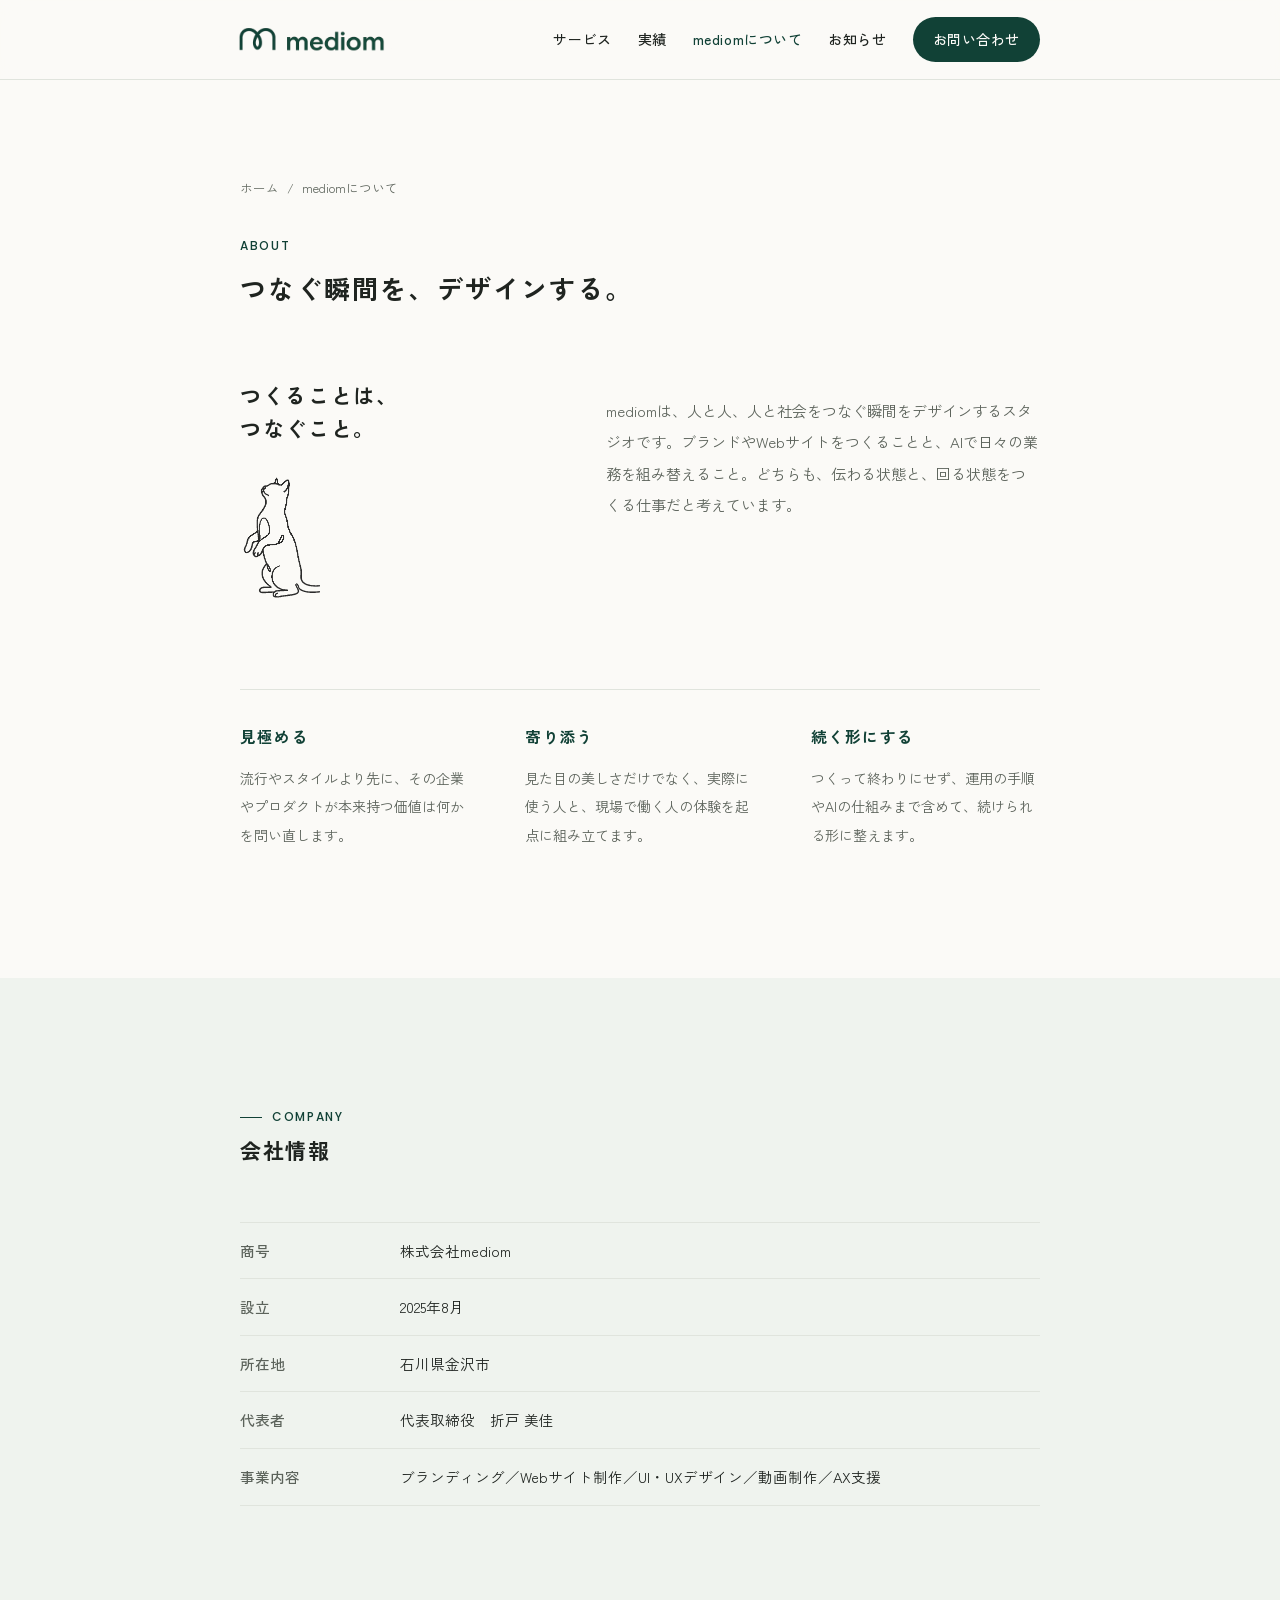
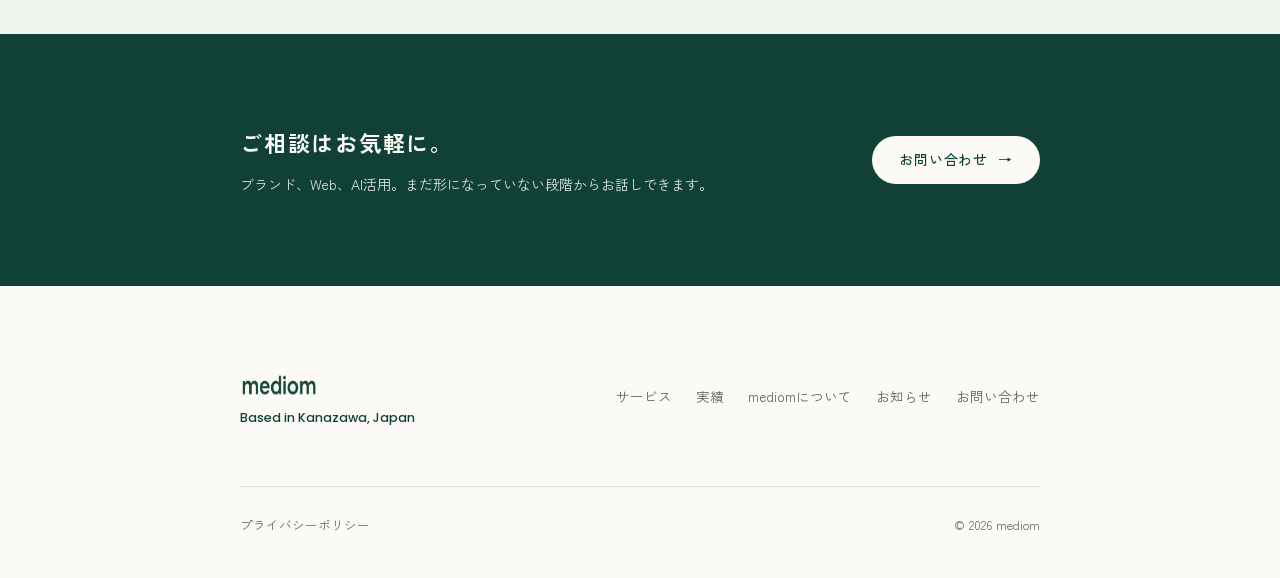
==== commit ede91e5f: "Walk the cat the full footer rule, drawing it as it goes The supplied clip is reduced to one stride " ====
--- a/about.html
+++ b/about.html
@@ -23,7 +23,7 @@
 <link rel="preconnect" href="https://fonts.googleapis.com">
 <link rel="preconnect" href="https://fonts.gstatic.com" crossorigin>
 <link rel="stylesheet" href="https://fonts.googleapis.com/css2?family=Poppins:wght@400;500&family=Zen+Kaku+Gothic+New:wght@400;500;700&display=swap">
-<link rel="stylesheet" href="/css/style.css?v=20261010h">
+<link rel="stylesheet" href="/css/style.css?v=20261010i">
 </head>
 <body>
 <div class="site-loader" aria-hidden="true">
@@ -104,6 +104,6 @@
     </div>
   </div>
 </footer>
-<script src="/js/main.js?v=20261010h"></script>
+<script src="/js/main.js?v=20261010i"></script>
 </body>
 </html>
--- a/css/style.css
+++ b/css/style.css
@@ -120,16 +120,16 @@
 /* the mark: it travels right to left with --p while its strokes grow from the feet to the leaf tip */
 .hero-flow{position:absolute;inset:0;z-index:1;pointer-events:none}
 .hf-mark{position:absolute;right:-4vw;bottom:-6%;width:min(70vw,980px);height:auto;fill:none;stroke:#1d5446;stroke-width:15;stroke-linecap:round;
-  translate:calc(34vw - var(--p) * 62vw) 0;will-change:translate}
+  translate:calc(34vw - min(1, var(--p) / .8) * 62vw) 0;will-change:translate}
 .hf-mark path{stroke-dasharray:1 1;stroke-dashoffset:calc(1 - min(1, .14 + var(--p) * 1.35))}
 
-/* the cat video: black drops out under screen blending, leaving the paper-white line */
-.hero-cat{position:absolute;z-index:1;left:max(var(--gutter),calc((100% - var(--max)) / 2 + var(--gutter)));bottom:var(--cat-b,64px);
-  width:clamp(190px,18vw,260px);aspect-ratio:732/266;height:auto;
-  /* it starts at the left end of the rule and fades as it nears the clip's right edge */
-  -webkit-mask-image:linear-gradient(90deg,#000 72%,transparent 98%);mask-image:linear-gradient(90deg,#000 72%,transparent 98%);
-  mix-blend-mode:screen;opacity:0;transition:opacity .5s ease;pointer-events:none}
-.hero-cat.is-on{opacity:.94}
+/* the cat: black drops out under screen blending, leaving the paper-white line.
+   main.js sets its position, opacity and how much of the footer rule it has drawn (--walk). */
+.hero-cat{position:absolute;z-index:1;left:0;top:0;width:clamp(112px,10vw,150px);aspect-ratio:480/286;height:auto;
+  mix-blend-mode:screen;opacity:0;pointer-events:none;will-change:transform,opacity}
+.hero-foot{position:relative}
+.hero-foot::after{content:"";position:absolute;left:0;right:0;top:-1px;height:1px;background:rgba(251,250,247,.8);
+  transform:scaleX(var(--walk,0));transform-origin:left}
 @media(prefers-reduced-motion:reduce){.hero{height:auto}.hero-pin{position:relative;top:0;height:calc(100svh - var(--hdr))}.hero-cat{display:none}}
 
 /* ---------- sections ---------- */
@@ -429,8 +429,8 @@
   .hero{--hdr:77px;height:210svh}
   /* phones: copy sits low, the top of the panel is a lane for the flow */
   .hero .container{justify-content:flex-end;padding-bottom:var(--s5)}
-  .hero-cat{width:42vw}
-  .hf-mark{width:88vw;right:2vw;bottom:auto;top:1%;translate:calc(60vw - var(--p) * 70vw) 0}
+  .hero-cat{width:28vw}
+  .hf-mark{width:88vw;right:2vw;bottom:auto;top:1%;translate:calc(60vw - min(1, var(--p) / .8) * 70vw) 0}
   .cta-band .btn{width:100%}
   .foot-nav{gap:0 20px}
   .wk{gap:var(--s6)}
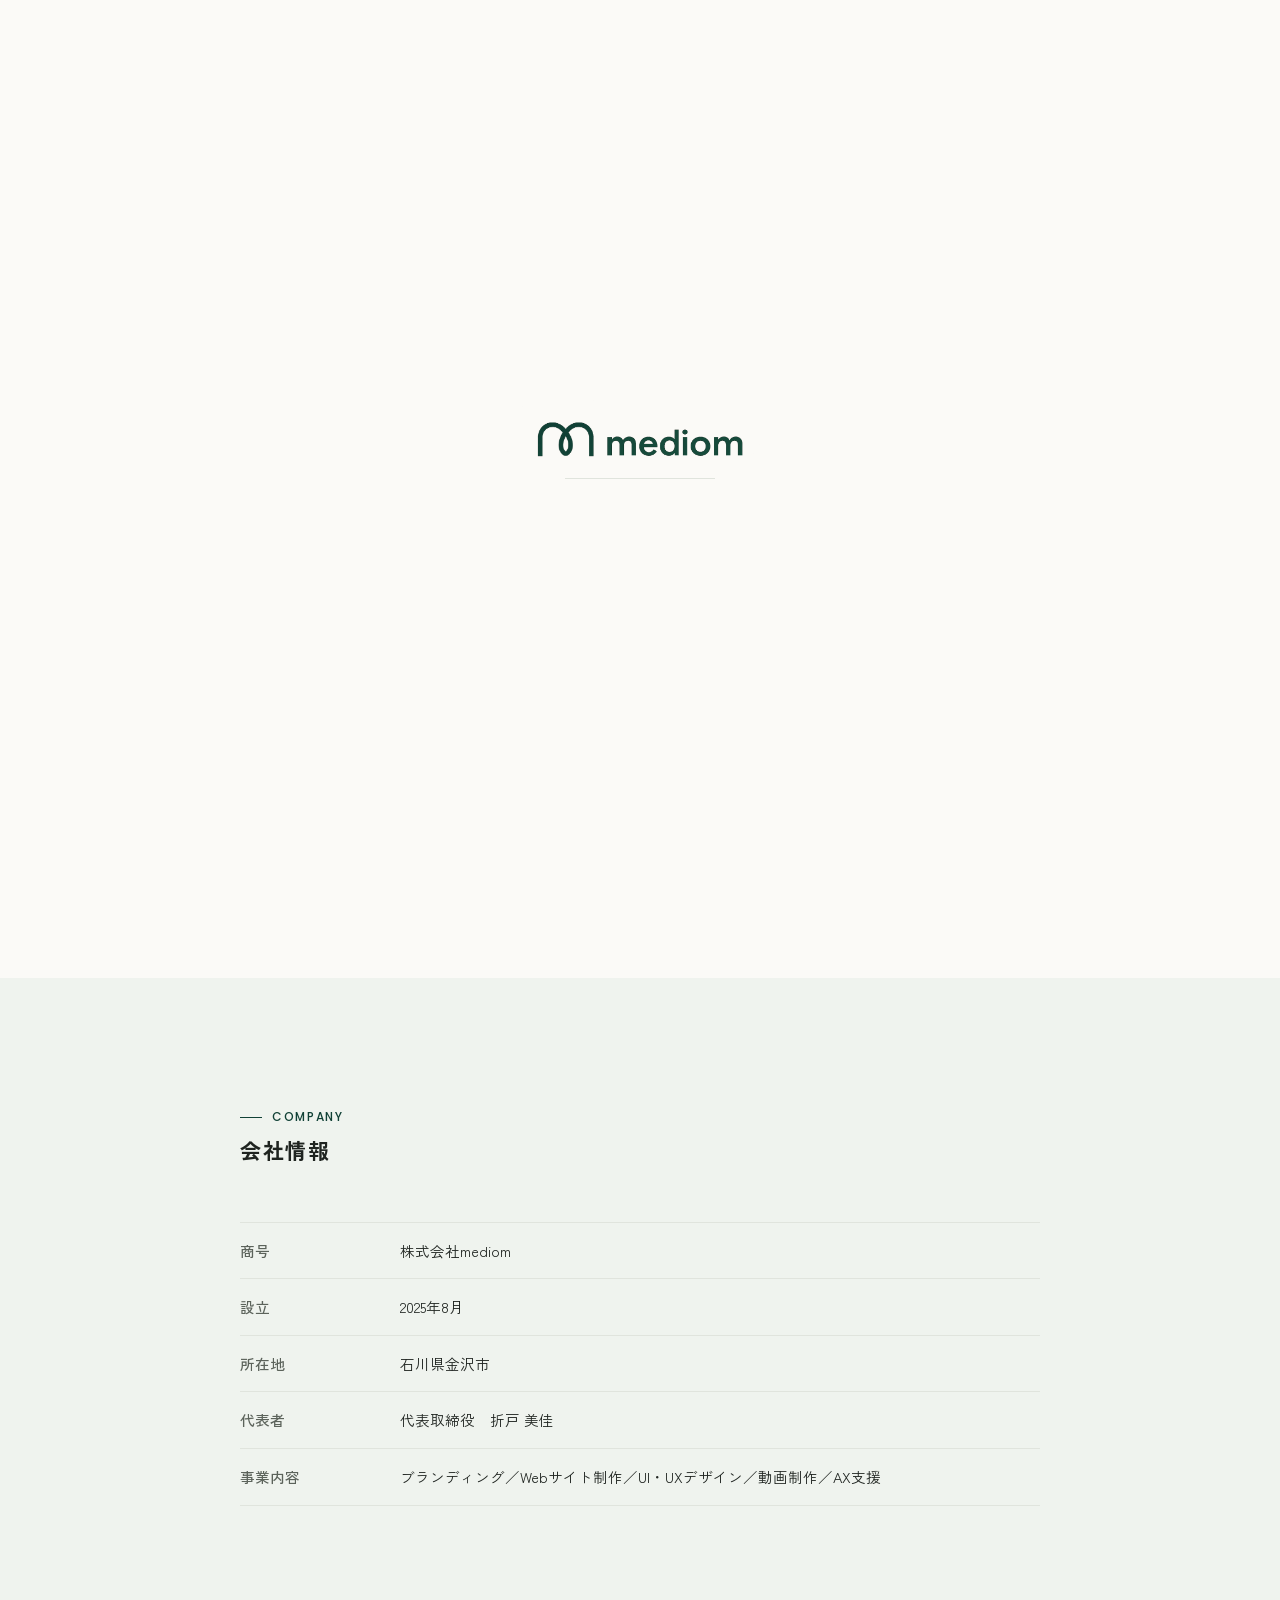
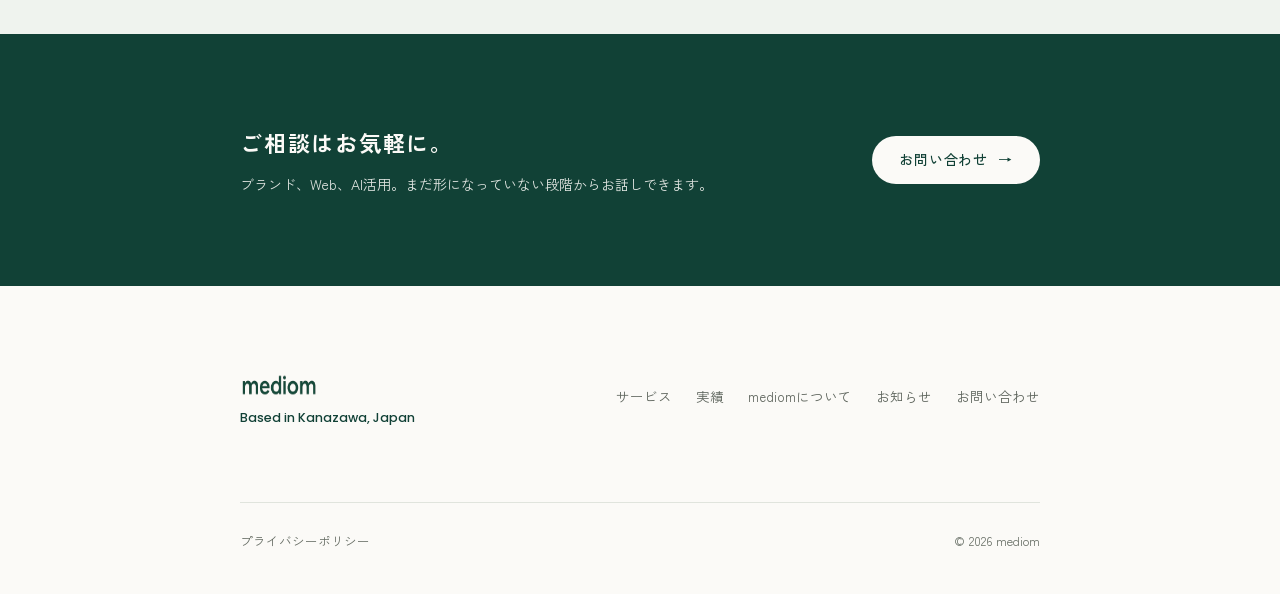
==== commit ba45b028: "Move the walking cat to the footer and the intro loader - Footer (all pages): the cat walks the rule" ====
--- a/about.html
+++ b/about.html
@@ -23,12 +23,12 @@
 <link rel="preconnect" href="https://fonts.googleapis.com">
 <link rel="preconnect" href="https://fonts.gstatic.com" crossorigin>
 <link rel="stylesheet" href="https://fonts.googleapis.com/css2?family=Poppins:wght@400;500&family=Zen+Kaku+Gothic+New:wght@400;500;700&display=swap">
-<link rel="stylesheet" href="/css/style.css?v=20261010i">
+<link rel="stylesheet" href="/css/style.css?v=20261010l">
 </head>
 <body>
 <div class="site-loader" aria-hidden="true">
   <div class="loader-logo"><img class="loader-mark" src="/images/logo-mark.png" alt=""><img class="loader-word" src="/images/logo-wordmark.png" alt=""></div>
-  <div class="loader-track"><img class="loader-cat" src="/images/cats/cat-walking.png" alt=""></div>
+  <div class="loader-track"><video class="walk-cat loader-cat" src="/images/cat-walk-loop-ink.mp4" muted loop playsinline preload="auto" aria-hidden="true" tabindex="-1"></video></div>
 </div>
 <a href="#main" class="skip-link">本文へスキップ</a>
 
@@ -98,12 +98,14 @@
       </div>
       <nav class="foot-nav" aria-label="フッターナビゲーション"><a href="/service">サービス</a><a href="/works">実績</a><a href="/about">mediomについて</a><a href="/news">お知らせ</a><a href="/contact">お問い合わせ</a></nav>
     </div>
+    <!-- the studio cat walks the rule below when the footer comes into view -->
+    <video class="walk-cat foot-cat" src="/images/cat-walk-loop-ink.mp4" muted loop playsinline preload="auto" aria-hidden="true" tabindex="-1"></video>
     <div class="foot-bottom">
       <a href="/privacy-policy">プライバシーポリシー</a>
       <span>© 2026 mediom</span>
     </div>
   </div>
 </footer>
-<script src="/js/main.js?v=20261010i"></script>
+<script src="/js/main.js?v=20261010l"></script>
 </body>
 </html>
--- a/css/style.css
+++ b/css/style.css
@@ -38,6 +38,8 @@
   -webkit-font-smoothing:antialiased;
 }
 [hidden]{display:none!important}
+.sr-only{position:absolute;width:1px;height:1px;margin:-1px;overflow:hidden;clip:rect(0 0 0 0);white-space:nowrap;border:0}
+body{overflow-x:clip} /* guard: decorative bleeds never create a sideways scroll */
 img{max-width:100%;display:block}
 a{color:inherit;text-decoration:none}
 h1,h2,h3,h4{margin:0;font-weight:700;text-wrap:balance}
@@ -76,7 +78,7 @@
   border-bottom:1px solid var(--line);
 }
 .site-header .container{display:flex;align-items:center;justify-content:space-between;gap:20px;padding-block:16px;position:relative}
-.logo{display:flex;align-items:flex-end;gap:12px}
+.logo{display:flex;align-items:flex-end;gap:12px;padding-block:11px;margin-block:-11px} /* 44px hit area without changing the bar height */
 /* logo-mark.png and logo-wordmark.png carry empty space around the artwork;
    negative margins crop it so the arches and the word sit on one baseline */
 .logo .logo-mark{height:40px;width:auto;margin:-17px -20px -1px -23px}
@@ -123,14 +125,7 @@
   translate:calc(34vw - min(1, var(--p) / .8) * 62vw) 0;will-change:translate}
 .hf-mark path{stroke-dasharray:1 1;stroke-dashoffset:calc(1 - min(1, .14 + var(--p) * 1.35))}
 
-/* the cat: black drops out under screen blending, leaving the paper-white line.
-   main.js sets its position, opacity and how much of the footer rule it has drawn (--walk). */
-.hero-cat{position:absolute;z-index:1;left:0;top:0;width:clamp(112px,10vw,150px);aspect-ratio:480/286;height:auto;
-  mix-blend-mode:screen;opacity:0;pointer-events:none;will-change:transform,opacity}
-.hero-foot{position:relative}
-.hero-foot::after{content:"";position:absolute;left:0;right:0;top:-1px;height:1px;background:rgba(251,250,247,.8);
-  transform:scaleX(var(--walk,0));transform-origin:left}
-@media(prefers-reduced-motion:reduce){.hero{height:auto}.hero-pin{position:relative;top:0;height:calc(100svh - var(--hdr))}.hero-cat{display:none}}
+@media(prefers-reduced-motion:reduce){.hero{height:auto}.hero-pin{position:relative;top:0;height:calc(100svh - var(--hdr))}}
 
 /* ---------- sections ---------- */
 .section{padding-block:var(--s9)}
@@ -183,7 +178,7 @@
 .laptop .base{position:relative;aspect-ratio:100/2.4;margin:0 -7%;border-radius:0 0 50% 50% / 0 0 100% 100%;background:linear-gradient(180deg,#f3f4f1 0%,#dadfd7 40%,#b3b9b1 100%);box-shadow:inset 0 1px 0 rgba(255,255,255,.8)}
 .laptop .lip{position:absolute;top:0;left:50%;width:13%;height:45%;transform:translateX(-50%);border-radius:0 0 6px 6px;background:linear-gradient(#bfc4bc,#d6dad3)}
 .laptop::after{content:"";position:absolute;z-index:-1;left:-6%;right:-6%;bottom:-5%;height:7%;background:radial-gradient(50% 50% at 50% 50%,rgba(20,30,24,.22),rgba(20,30,24,0))}
-.phone{position:absolute;right:2%;bottom:1%;width:20%;background:#0d0f0e;padding:.85%;border-radius:15.5% / 7.2%;box-shadow:0 0 0 1px #9ea59c,0 0 0 2px #e4e7e2,0 24px 40px -10px rgba(20,30,24,.38)}
+.phone{position:absolute;right:3%;bottom:1%;width:20%;background:#0d0f0e;padding:.85%;border-radius:15.5% / 7.2%;box-shadow:0 0 0 1px #9ea59c,0 0 0 2px #e4e7e2,0 24px 40px -10px rgba(20,30,24,.38)}
 .phone .island{position:absolute;z-index:1;top:3.4%;left:50%;width:28%;height:2.4%;border-radius:99px;background:#0d0f0e;transform:translateX(-50%)}
 .phone img{display:block;width:100%;height:auto;aspect-ratio:390/844;object-fit:cover;object-position:top;border-radius:12.5% / 5.8%}
 
@@ -202,11 +197,11 @@
 .do-av{display:flex;flex-direction:column;align-items:center;gap:2px;font-size:9px}
 .do-av em{font-style:normal;opacity:.8}
 .do-av i,.do-who i{display:grid;place-items:center;width:24px;height:24px;border-radius:7px;background:#3c5a83;color:#f6f1e8;font-style:normal;font-size:11px;font-weight:700}
-.do-av:nth-child(1) i{background:#a9803f}
+.do-av:nth-child(1) i{background:#8a6630}
 .do-av.busy i{box-shadow:0 0 0 2px #a9803f}
 .do-body{padding:10px 18px;display:flex;flex-direction:column;gap:8px}
 .do-req{display:flex;gap:10px;align-items:baseline;background:#fbf8f3;border:1px solid #ddd4c7;border-left:3px solid #a9803f;border-radius:6px;padding:7px 10px}
-.do-req span{font-size:9.5px;color:#a9803f;font-weight:700;letter-spacing:.1em}
+.do-req span{font-size:9.5px;color:#8a6630;font-weight:700;letter-spacing:.1em}
 .do-req b{font-size:12px}
 .do-ph{display:grid;grid-template-columns:repeat(6,1fr);margin:0;padding:0;list-style:none}
 .do-ph li{border-top:3px solid #ddd4c7;padding-top:3px;font-size:9.5px;color:#6b6359;transition:border-color .3s,color .3s}
@@ -257,16 +252,16 @@
 .cta-band .btn:hover{background:#fff}
 
 /* ---------- footer ---------- */
-.site-footer .container{padding-block:var(--s8) var(--s6);display:flex;flex-direction:column;gap:var(--s7);font-size:12.5px;color:var(--ink-faint)}
+.site-footer .container{position:relative;padding-block:var(--s8) var(--s6);display:flex;flex-direction:column;gap:var(--s7);font-size:12.5px;color:var(--ink-faint)}
 .foot-top{display:flex;justify-content:space-between;align-items:flex-start;gap:var(--s5);flex-wrap:wrap}
 .geo{display:flex;flex-direction:column;gap:12px;font-family:var(--en);font-size:12.5px}
-.foot-logo{align-self:flex-start}
+.foot-logo{align-self:flex-start;padding-block:11px;margin-block:-11px}
 .foot-logo img{height:22px;width:auto;margin:0 -23px -2px -11px}
 .geo .place{color:var(--green);font-weight:500}
 .foot-nav{display:flex;flex-wrap:wrap;gap:0 24px;font-size:13.5px;color:var(--ink-soft)}
-.foot-nav a{padding-block:10px}
+.foot-nav a{padding:10px 6px;margin-inline:-6px}
 .foot-nav a:hover,.foot-bottom a:hover{color:var(--green)}
-.foot-bottom{display:flex;justify-content:space-between;align-items:center;gap:var(--s3);flex-wrap:wrap;padding-top:var(--s4);border-top:1px solid var(--line)}
+.foot-bottom{position:relative;margin-top:var(--s4);display:flex;justify-content:space-between;align-items:center;gap:var(--s3);flex-wrap:wrap;padding-top:var(--s4);border-top:1px solid var(--line)}
 .foot-bottom a{padding-block:10px}
 
 /* ---------- breadcrumbs ---------- */
@@ -289,7 +284,8 @@
 .pillar .go span{transition:transform .2s ease}
 .pillar-list{list-style:none;margin:var(--s3) 0 var(--s5);padding:0;display:flex;flex-direction:column;border-top:1px solid var(--line)}
 .pillar-list li{font-size:14px;border-bottom:1px solid var(--line);padding-block:var(--s3)}
-.pillar-list a{display:flex;justify-content:space-between;color:var(--ink)}
+.pillar-list li:has(a){padding-block:0}
+.pillar-list a{display:flex;justify-content:space-between;padding-block:var(--s3);color:var(--ink)}
 .pillar-list a::after{content:"↓";color:var(--green)}
 .pillar-list a:hover{color:var(--green)}
 .svc-detail{display:flex;flex-direction:column}
@@ -298,7 +294,7 @@
 .svc-detail h3{grid-row:span 2;font-size:15.5px;font-weight:500;letter-spacing:.04em}
 .svc-detail h3 em{display:block;font-style:normal;font-family:var(--en);font-size:12px;color:var(--ink-faint);margin-top:2px}
 .svc-detail p{font-size:14px;color:var(--ink-soft);max-width:40em}
-.svc-detail .rel{justify-self:start;font-size:13.5px;color:var(--green);text-decoration:underline;text-underline-offset:5px;padding-block:6px}
+.svc-detail .rel{justify-self:start;font-size:13.5px;color:var(--green);text-decoration:underline;text-underline-offset:5px;padding-block:9px}
 .about-more{display:inline-block;margin-top:var(--s6)}
 
 /* ---------- lower page heads ---------- */
@@ -340,7 +336,7 @@
 .aid .fig strong{display:block;font-size:24px;font-weight:400;font-variant-numeric:tabular-nums}
 .aid .fig small{display:block;font-family:var(--jp);font-size:12px;color:var(--ink-soft)}
 .src{display:flex;flex-direction:column;gap:var(--s1);margin-top:var(--s5);font-size:12.5px;color:var(--ink-faint);padding-top:8px}
-.src a{color:var(--ink-soft);text-decoration:underline;text-underline-offset:3px}
+.src a{align-self:flex-start;padding-block:10px;margin-block:-6px;color:var(--ink-soft);text-decoration:underline;text-underline-offset:3px}
 
 /* ---------- about page ---------- */
 .info-table{width:100%;border-collapse:collapse;font-size:14.5px}
@@ -393,19 +389,27 @@
 .thanks-box h2{font-size:17px;margin:8px 0}
 .thanks-box p{font-size:15px;color:var(--ink-soft)}
 
-/* ---------- intro loader: logo first, a small cat crosses the line ---------- */
+/* ---------- walking cat (loader + footer) ----------
+   One stride of the line-drawn cat held in place (images/cat-walk-loop-ink.mp4, green on white).
+   Multiply drops the white out; main.js walks it along a rule and sets --walk on that rule. */
+.walk-cat{position:absolute;left:0;top:0;width:104px;aspect-ratio:480/286;height:auto;mix-blend-mode:multiply;
+  opacity:0;pointer-events:none;will-change:transform,opacity}
+.foot-bottom::before,.loader-track::after{content:"";position:absolute;left:0;right:0;top:-1px;height:1px;background:var(--green);
+  transform:scaleX(var(--walk,0));transform-origin:left}
+.loader-track::after{top:0}
+
+/* ---------- intro loader: logo first, the cat walks the line beneath it ---------- */
 .site-loader{position:fixed;inset:0;z-index:200;display:flex;flex-direction:column;align-items:center;justify-content:center;gap:22px;background:var(--paper);transition:opacity .35s ease}
 .loader-logo{display:flex;align-items:flex-end;gap:14px}
 .loader-logo .loader-mark{height:62px;width:auto;margin:-26px -30px -2px -35px}
 .loader-logo .loader-word{height:31px;width:auto;margin:0 -33px -2px -26px}
-.loader-track{position:relative;width:132px;height:1px;background:var(--line)}
-.loader-track .loader-cat{position:absolute;left:0;bottom:1px;width:30px;height:auto;animation:catTrot .4s ease-in-out infinite,catCross 1.2s ease-in-out infinite;transform-origin:50% 100%}
+.loader-track{position:relative;width:150px;height:1px;background:var(--line)}
+.loader-track .loader-cat{width:64px}
 .site-loader.is-hidden{opacity:0;pointer-events:none}
 .site-loader.is-skipped{display:none}
-@keyframes catTrot{0%,100%{translate:0 0}50%{translate:0 -2px}}
-@keyframes catCross{0%{left:0;opacity:0}12%{opacity:1}88%{opacity:1}100%{left:calc(100% - 30px);opacity:0}}
 @media(prefers-reduced-motion:reduce){
-  .loader-track .loader-cat,.about-mascot{animation:none!important}
+  .about-mascot{animation:none!important}
+  .walk-cat{display:none}
 }
 
 /* ---------- scroll reveal (classes added by main.js) ---------- */
@@ -429,7 +433,6 @@
   .hero{--hdr:77px;height:210svh}
   /* phones: copy sits low, the top of the panel is a lane for the flow */
   .hero .container{justify-content:flex-end;padding-bottom:var(--s5)}
-  .hero-cat{width:28vw}
   .hf-mark{width:88vw;right:2vw;bottom:auto;top:1%;translate:calc(60vw - min(1, var(--p) / .8) * 70vw) 0}
   .cta-band .btn{width:100%}
   .foot-nav{gap:0 20px}
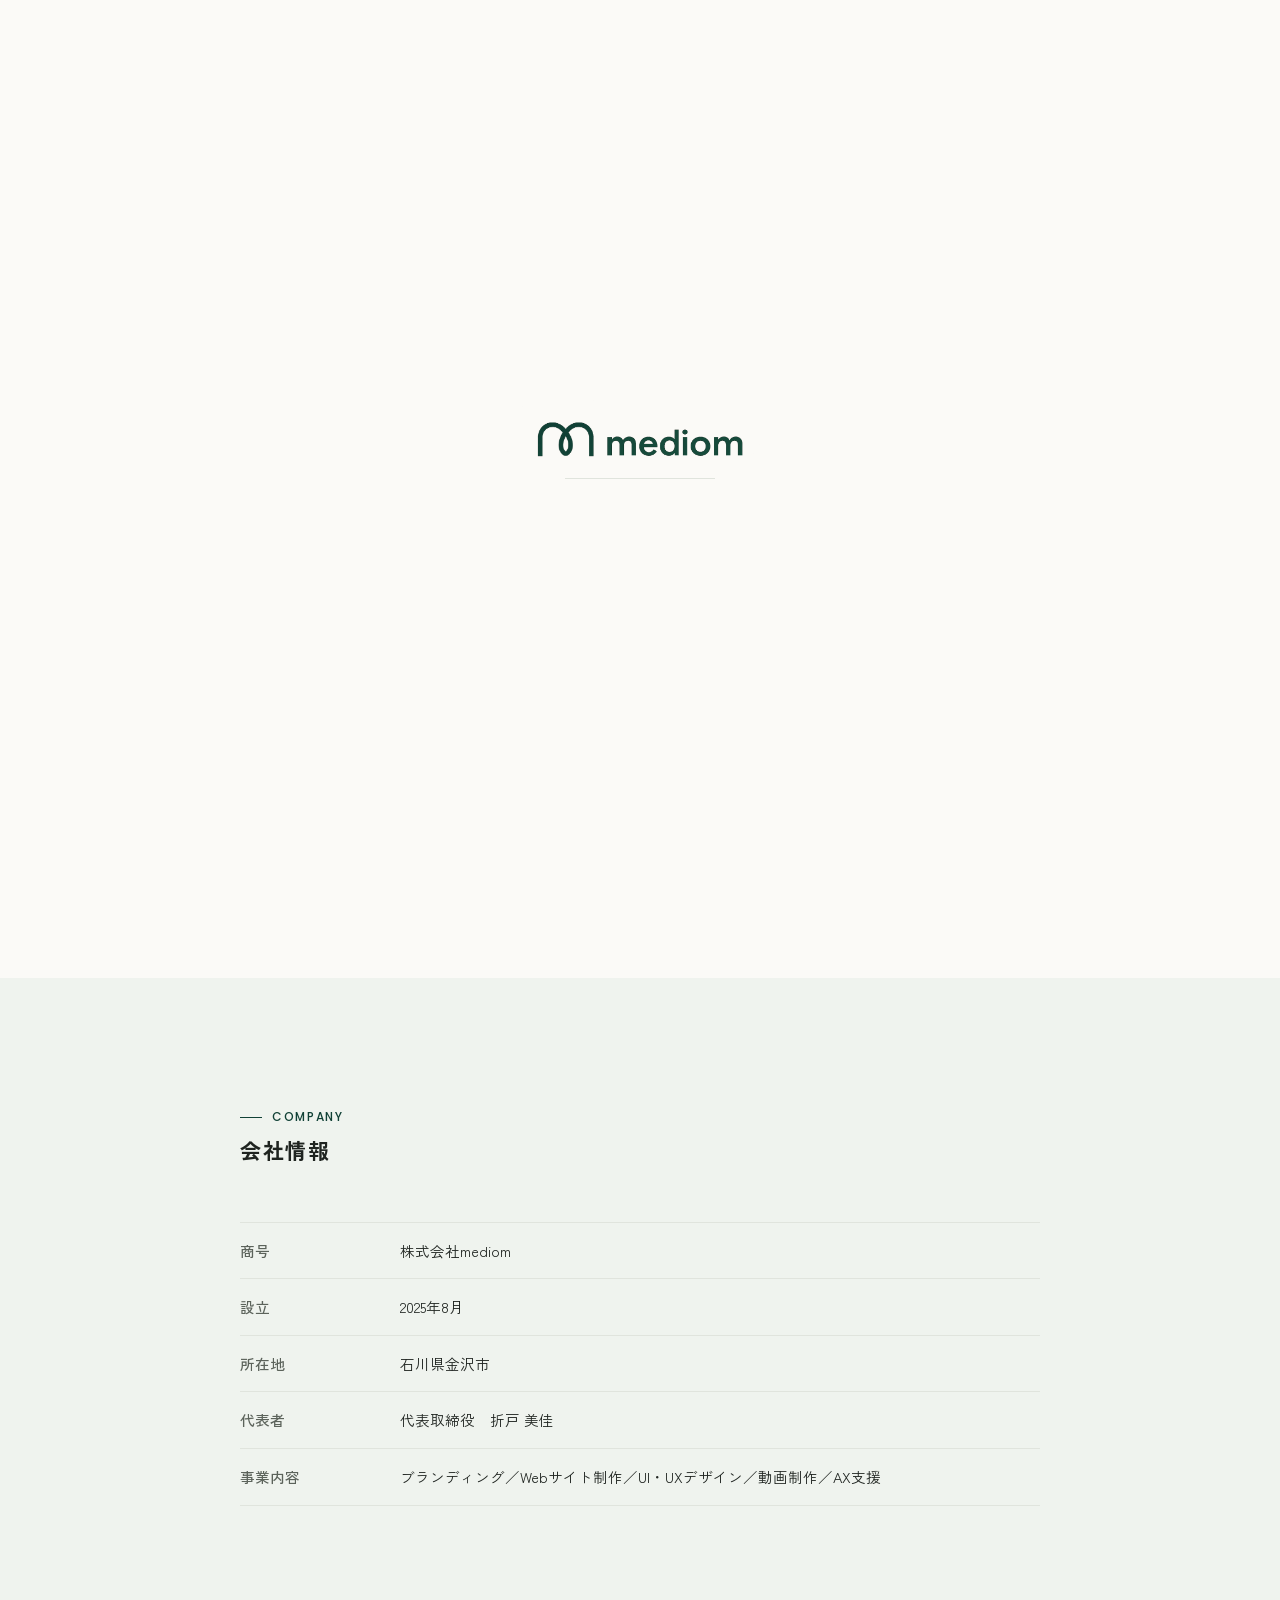
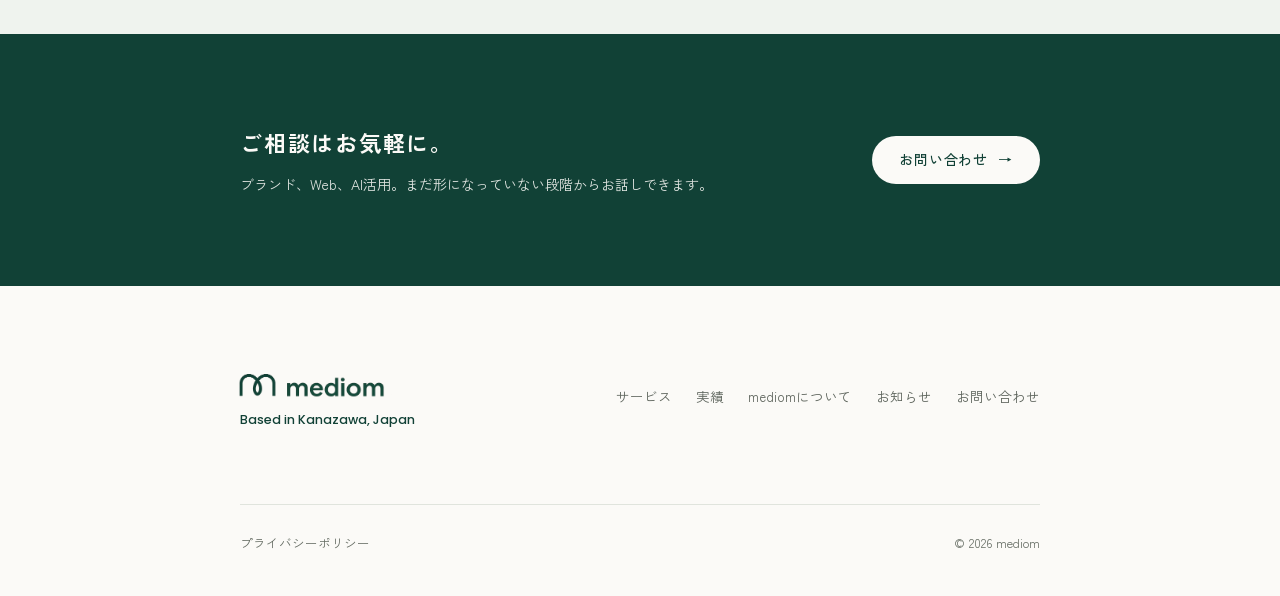
==== commit 158b182a: "Use the full logo (mark + wordmark) in the footer The footer showed the wordmark alone; it now uses " ====
--- a/about.html
+++ b/about.html
@@ -23,7 +23,7 @@
 <link rel="preconnect" href="https://fonts.googleapis.com">
 <link rel="preconnect" href="https://fonts.gstatic.com" crossorigin>
 <link rel="stylesheet" href="https://fonts.googleapis.com/css2?family=Poppins:wght@400;500&family=Zen+Kaku+Gothic+New:wght@400;500;700&display=swap">
-<link rel="stylesheet" href="/css/style.css?v=20261010l">
+<link rel="stylesheet" href="/css/style.css?v=20261010m">
 </head>
 <body>
 <div class="site-loader" aria-hidden="true">
@@ -93,7 +93,7 @@
   <div class="container">
     <div class="foot-top">
       <div class="geo">
-        <a href="/" class="foot-logo"><img src="/images/logo-wordmark.png" alt="mediom" width="700" height="112"></a>
+        <a href="/" class="logo foot-logo"><img class="logo-mark" src="/images/logo-mark.png" alt="" width="400" height="205"><img class="logo-word" src="/images/logo-wordmark.png" alt="mediom" width="700" height="112"></a>
         <span class="place">Based in Kanazawa, Japan</span>
       </div>
       <nav class="foot-nav" aria-label="フッターナビゲーション"><a href="/service">サービス</a><a href="/works">実績</a><a href="/about">mediomについて</a><a href="/news">お知らせ</a><a href="/contact">お問い合わせ</a></nav>
@@ -106,6 +106,6 @@
     </div>
   </div>
 </footer>
-<script src="/js/main.js?v=20261010l"></script>
+<script src="/js/main.js?v=20261010m"></script>
 </body>
 </html>
--- a/css/style.css
+++ b/css/style.css
@@ -256,7 +256,6 @@
 .foot-top{display:flex;justify-content:space-between;align-items:flex-start;gap:var(--s5);flex-wrap:wrap}
 .geo{display:flex;flex-direction:column;gap:12px;font-family:var(--en);font-size:12.5px}
 .foot-logo{align-self:flex-start;padding-block:11px;margin-block:-11px}
-.foot-logo img{height:22px;width:auto;margin:0 -23px -2px -11px}
 .geo .place{color:var(--green);font-weight:500}
 .foot-nav{display:flex;flex-wrap:wrap;gap:0 24px;font-size:13.5px;color:var(--ink-soft)}
 .foot-nav a{padding:10px 6px;margin-inline:-6px}
